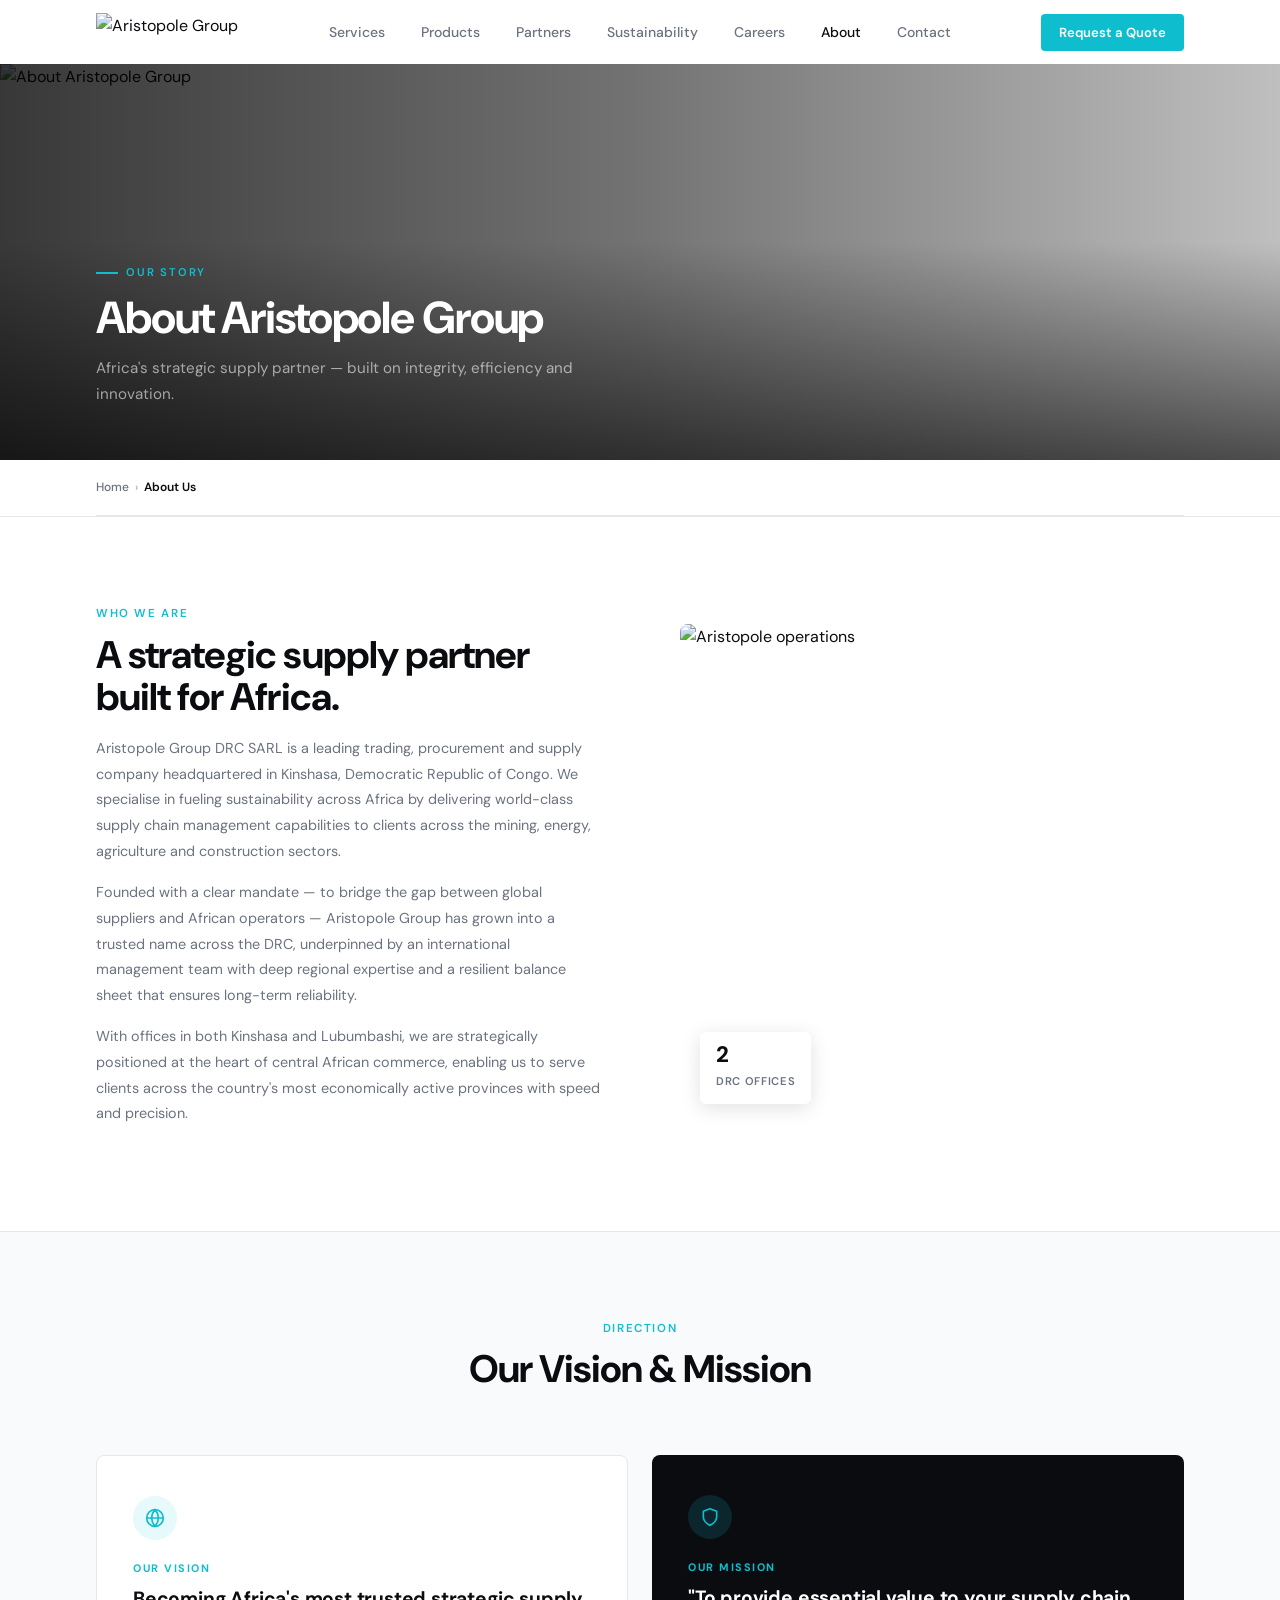
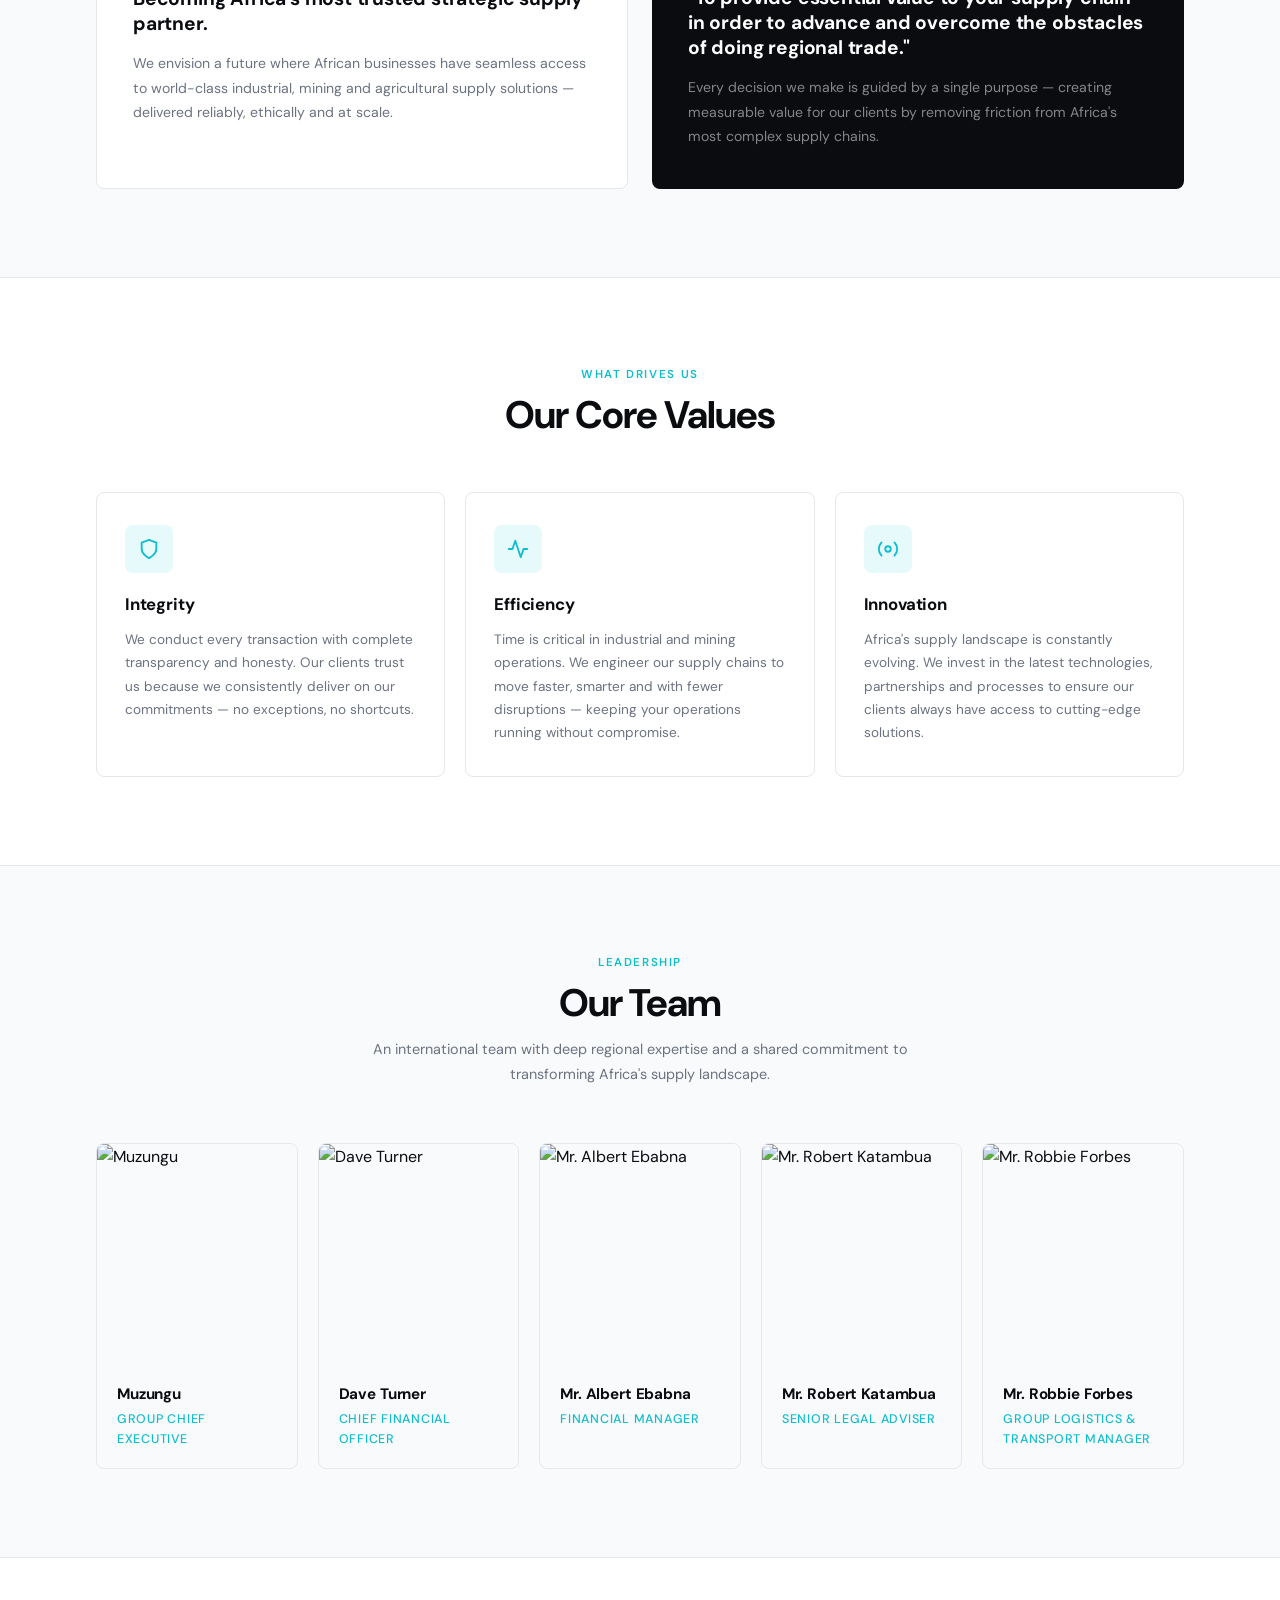
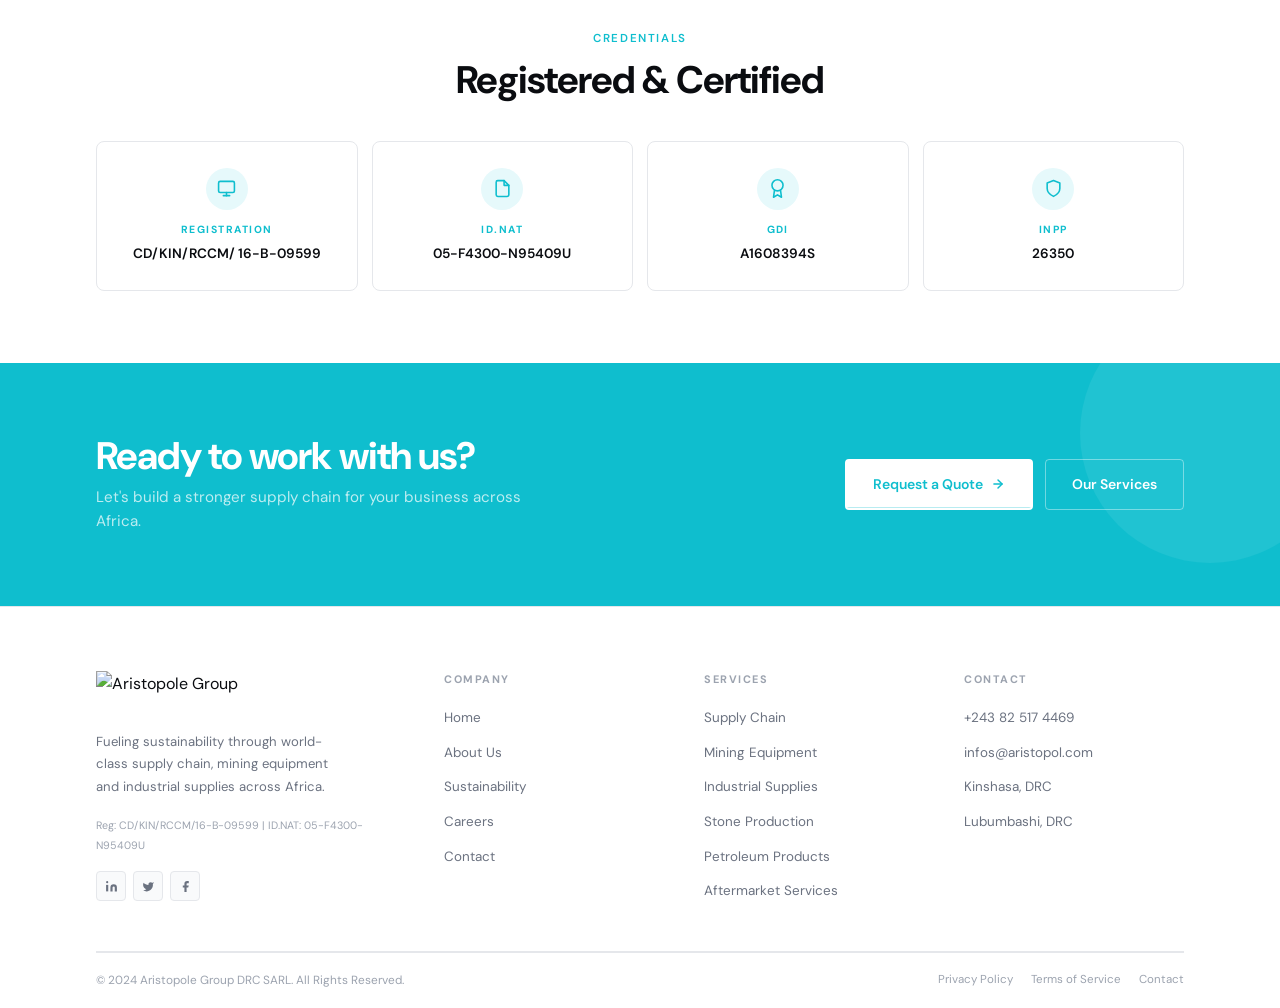
==== about.html @ 51176d2e "Initial release of Aristopole Group website V2 8-page static site: home, about, services, products, " ====
<!DOCTYPE html>
<html lang="en">
<head>
  <meta charset="UTF-8" />
  <meta name="viewport" content="width=device-width, initial-scale=1.0" />
  <title>About Us — Aristopole Group DRC SARL</title>
  <meta name="description" content="Learn about Aristopole Group — Africa's strategic supply partner based in Kinshasa, DRC. Our story, vision, mission, values and leadership team." />
  <link rel="stylesheet" href="css/styles.css" />
</head>
<body>

<nav class="nav" id="nav">
  <div class="wrap">
    <div class="nav-inner">
      <a href="index.html" aria-label="Aristopole Group home">
        <img class="nav-logo" src="../Aristopole Asset Library/Aristopole_ Logo_ Revamp_Color.jpg" alt="Aristopole Group" style="height:38px;width:auto;object-fit:contain;" />
      </a>
      <ul class="nav-links">
        <li><a href="services.html">Services</a></li>
        <li><a href="products.html">Products</a></li>
        <li><a href="partners.html">Partners</a></li>
        <li><a href="sustainability.html">Sustainability</a></li>
        <li><a href="careers.html">Careers</a></li>
        <li><a href="about.html" class="on">About</a></li>
        <li><a href="contact.html">Contact</a></li>
      </ul>
      <a class="nav-cta" href="contact.html">Request a Quote</a>
      <button class="nav-burger" id="burger" aria-label="Toggle menu" aria-expanded="false" aria-controls="drawer">
        <span></span><span></span><span></span>
      </button>
    </div>
  </div>
</nav>
<nav class="nav-drawer" id="drawer">
  <a href="services.html"       onclick="closeDrawer()">Services</a>
  <a href="products.html"       onclick="closeDrawer()">Products</a>
  <a href="partners.html"       onclick="closeDrawer()">Partners</a>
  <a href="sustainability.html" onclick="closeDrawer()">Sustainability</a>
  <a href="careers.html"        onclick="closeDrawer()">Careers</a>
  <a href="about.html"          onclick="closeDrawer()">About</a>
  <a href="contact.html"        onclick="closeDrawer()">Contact</a>
  <a href="contact.html" class="mob-cta" onclick="closeDrawer()">Request a Quote</a>
</nav>

<!-- Page Hero -->
<div class="page-hero">
  <div class="page-hero-bg"><img src="../Aristopole Asset Library/img90.jpg" alt="About Aristopole Group" loading="eager" /></div>
  <div class="page-hero-grad"></div>
  <div class="page-hero-body">
    <div class="wrap">
      <div class="page-hero-eyebrow">Our Story</div>
      <h1 class="page-hero-h">About Aristopole Group</h1>
      <p class="page-hero-sub">Africa's strategic supply partner — built on integrity, efficiency and innovation.</p>
    </div>
  </div>
</div>

<!-- Breadcrumb -->
<div style="border-bottom:1px solid var(--border);">
  <div class="wrap">
    <div class="breadcrumb">
      <a href="index.html">Home</a>
      <span>›</span>
      <strong>About Us</strong>
    </div>
  </div>
</div>

<!-- Company Overview -->
<section style="padding:88px 0; background:var(--white);">
  <div class="wrap">
    <div class="split-grid">
      <div class="split-text rv">
        <div class="sec-label">Who We Are</div>
        <h2 class="sec-title">A strategic supply partner built for Africa.</h2>
        <p>Aristopole Group DRC SARL is a leading trading, procurement and supply company headquartered in Kinshasa, Democratic Republic of Congo. We specialise in fueling sustainability across Africa by delivering world-class supply chain management capabilities to clients across the mining, energy, agriculture and construction sectors.</p>
        <p>Founded with a clear mandate — to bridge the gap between global suppliers and African operators — Aristopole Group has grown into a trusted name across the DRC, underpinned by an international management team with deep regional expertise and a resilient balance sheet that ensures long-term reliability.</p>
        <p>With offices in both Kinshasa and Lubumbashi, we are strategically positioned at the heart of central African commerce, enabling us to serve clients across the country's most economically active provinces with speed and precision.</p>
      </div>
      <div class="split-img rv">
        <img src="../Aristopole Asset Library/img91.jpg" alt="Aristopole operations" loading="lazy" />
        <div class="split-badge">
          <strong>2</strong>
          <span>DRC Offices</span>
        </div>
      </div>
    </div>
  </div>
</section>

<!-- Vision & Mission -->
<section style="padding:88px 0; background:var(--surface); border-top:1px solid var(--border);">
  <div class="wrap">
    <div style="text-align:center; max-width:640px; margin:0 auto 64px;" class="rv">
      <div class="sec-label">Direction</div>
      <h2 class="sec-title">Our Vision &amp; Mission</h2>
    </div>
    <div style="display:grid; grid-template-columns:1fr 1fr; gap:24px;">
      <div style="background:var(--white); border:1px solid var(--border); border-radius:8px; padding:40px 36px;" class="rv d1">
        <div style="width:44px;height:44px;border-radius:50%;background:#E6F9FB;display:flex;align-items:center;justify-content:center;margin-bottom:20px;">
          <svg width="20" height="20" viewBox="0 0 24 24" fill="none" stroke="var(--blue)" stroke-width="2" stroke-linecap="round" stroke-linejoin="round"><circle cx="12" cy="12" r="10"/><line x1="2" y1="12" x2="22" y2="12"/><path d="M12 2a15.3 15.3 0 0 1 4 10 15.3 15.3 0 0 1-4 10 15.3 15.3 0 0 1-4-10 15.3 15.3 0 0 1 4-10z"/></svg>
        </div>
        <div style="font-size:0.68rem;font-weight:700;letter-spacing:0.14em;text-transform:uppercase;color:var(--blue);margin-bottom:10px;">Our Vision</div>
        <h3 style="font-size:1.2rem;font-weight:700;color:var(--ink);line-height:1.3;margin-bottom:14px;letter-spacing:-0.01em;">Becoming Africa's most trusted strategic supply partner.</h3>
        <p style="font-size:0.88rem;color:var(--muted);line-height:1.75;">We envision a future where African businesses have seamless access to world-class industrial, mining and agricultural supply solutions — delivered reliably, ethically and at scale.</p>
      </div>
      <div style="background:var(--ink); border-radius:8px; padding:40px 36px;" class="rv d2">
        <div style="width:44px;height:44px;border-radius:50%;background:rgba(15,190,206,0.15);display:flex;align-items:center;justify-content:center;margin-bottom:20px;">
          <svg width="20" height="20" viewBox="0 0 24 24" fill="none" stroke="var(--blue)" stroke-width="2" stroke-linecap="round" stroke-linejoin="round"><path d="M12 22s8-4 8-10V5l-8-3-8 3v7c0 6 8 10 8 10z"/></svg>
        </div>
        <div style="font-size:0.68rem;font-weight:700;letter-spacing:0.14em;text-transform:uppercase;color:var(--blue);margin-bottom:10px;">Our Mission</div>
        <h3 style="font-size:1.2rem;font-weight:700;color:var(--white);line-height:1.3;margin-bottom:14px;letter-spacing:-0.01em;">"To provide essential value to your supply chain in order to advance and overcome the obstacles of doing regional trade."</h3>
        <p style="font-size:0.88rem;color:rgba(255,255,255,0.5);line-height:1.75;">Every decision we make is guided by a single purpose — creating measurable value for our clients by removing friction from Africa's most complex supply chains.</p>
      </div>
    </div>
  </div>
</section>

<!-- Values -->
<section style="padding:88px 0; background:var(--white); border-top:1px solid var(--border);">
  <div class="wrap">
    <div style="text-align:center; max-width:560px; margin:0 auto 56px;" class="rv">
      <div class="sec-label">What Drives Us</div>
      <h2 class="sec-title">Our Core Values</h2>
    </div>
    <div style="display:grid; grid-template-columns:repeat(3,1fr); gap:20px;">
      <div class="rv d1" style="padding:32px 28px; border:1px solid var(--border); border-radius:8px; transition:box-shadow 0.25s,transform 0.25s;">
        <div style="width:48px;height:48px;border-radius:8px;background:#E6F9FB;display:flex;align-items:center;justify-content:center;margin-bottom:18px;">
          <svg width="22" height="22" viewBox="0 0 24 24" fill="none" stroke="var(--blue)" stroke-width="2" stroke-linecap="round" stroke-linejoin="round"><path d="M12 22s8-4 8-10V5l-8-3-8 3v7c0 6 8 10 8 10z"/></svg>
        </div>
        <h3 style="font-size:1.05rem;font-weight:700;color:var(--ink);margin-bottom:10px;letter-spacing:-0.01em;">Integrity</h3>
        <p style="font-size:0.85rem;color:var(--muted);line-height:1.7;">We conduct every transaction with complete transparency and honesty. Our clients trust us because we consistently deliver on our commitments — no exceptions, no shortcuts.</p>
      </div>
      <div class="rv d2" style="padding:32px 28px; border:1px solid var(--border); border-radius:8px;">
        <div style="width:48px;height:48px;border-radius:8px;background:#E6F9FB;display:flex;align-items:center;justify-content:center;margin-bottom:18px;">
          <svg width="22" height="22" viewBox="0 0 24 24" fill="none" stroke="var(--blue)" stroke-width="2" stroke-linecap="round" stroke-linejoin="round"><polyline points="22 12 18 12 15 21 9 3 6 12 2 12"/></svg>
        </div>
        <h3 style="font-size:1.05rem;font-weight:700;color:var(--ink);margin-bottom:10px;letter-spacing:-0.01em;">Efficiency</h3>
        <p style="font-size:0.85rem;color:var(--muted);line-height:1.7;">Time is critical in industrial and mining operations. We engineer our supply chains to move faster, smarter and with fewer disruptions — keeping your operations running without compromise.</p>
      </div>
      <div class="rv d3" style="padding:32px 28px; border:1px solid var(--border); border-radius:8px;">
        <div style="width:48px;height:48px;border-radius:8px;background:#E6F9FB;display:flex;align-items:center;justify-content:center;margin-bottom:18px;">
          <svg width="22" height="22" viewBox="0 0 24 24" fill="none" stroke="var(--blue)" stroke-width="2" stroke-linecap="round" stroke-linejoin="round"><circle cx="12" cy="12" r="3"/><path d="M19.07 4.93a10 10 0 0 1 0 14.14M4.93 4.93a10 10 0 0 0 0 14.14"/></svg>
        </div>
        <h3 style="font-size:1.05rem;font-weight:700;color:var(--ink);margin-bottom:10px;letter-spacing:-0.01em;">Innovation</h3>
        <p style="font-size:0.85rem;color:var(--muted);line-height:1.7;">Africa's supply landscape is constantly evolving. We invest in the latest technologies, partnerships and processes to ensure our clients always have access to cutting-edge solutions.</p>
      </div>
    </div>
  </div>
</section>

<!-- Leadership Team -->
<section style="padding:88px 0; background:var(--surface); border-top:1px solid var(--border);">
  <div class="wrap">
    <div style="text-align:center; max-width:560px; margin:0 auto 56px;" class="rv">
      <div class="sec-label">Leadership</div>
      <h2 class="sec-title">Our Team</h2>
      <p style="font-size:0.9rem;color:var(--muted);line-height:1.75;margin-top:12px;">An international team with deep regional expertise and a shared commitment to transforming Africa's supply landscape.</p>
    </div>
    <div class="team-grid" style="grid-template-columns:repeat(5,1fr);">
      <div class="team-card rv d1">
        <div class="team-card-img team-card-img--photo">
          <img src="../Aristopole Asset Library/img207.jpg" alt="Muzungu" loading="lazy" />
        </div>
        <div class="team-card-body">
          <div class="team-card-name">Muzungu</div>
          <div class="team-card-role">Group Chief Executive</div>
        </div>
      </div>
      <div class="team-card rv d2">
        <div class="team-card-img team-card-img--photo">
          <img src="../Aristopole Asset Library/img211.jpg" alt="Dave Turner" loading="lazy" />
        </div>
        <div class="team-card-body">
          <div class="team-card-name">Dave Turner</div>
          <div class="team-card-role">Chief Financial Officer</div>
        </div>
      </div>
      <div class="team-card rv d3">
        <div class="team-card-img team-card-img--photo">
          <img src="../Aristopole Asset Library/img208.jpg" alt="Mr. Albert Ebabna" loading="lazy" />
        </div>
        <div class="team-card-body">
          <div class="team-card-name">Mr. Albert Ebabna</div>
          <div class="team-card-role">Financial Manager</div>
        </div>
      </div>
      <div class="team-card rv d4">
        <div class="team-card-img team-card-img--photo">
          <img src="../Aristopole Asset Library/img210.jpg" alt="Mr. Robert Katambua" loading="lazy" />
        </div>
        <div class="team-card-body">
          <div class="team-card-name">Mr. Robert Katambua</div>
          <div class="team-card-role">Senior Legal Adviser</div>
        </div>
      </div>
      <div class="team-card rv d5">
        <div class="team-card-img team-card-img--photo">
          <img src="../Aristopole Asset Library/img209.jpg" alt="Mr. Robbie Forbes" loading="lazy" />
        </div>
        <div class="team-card-body">
          <div class="team-card-name">Mr. Robbie Forbes</div>
          <div class="team-card-role">Group Logistics &amp; Transport Manager</div>
        </div>
      </div>
    </div>
  </div>
</section>

<!-- Certifications -->
<section style="padding:72px 0; background:var(--white); border-top:1px solid var(--border);">
  <div class="wrap">
    <div style="text-align:center; margin-bottom:40px;" class="rv">
      <div class="sec-label">Credentials</div>
      <h2 class="sec-title">Registered &amp; Certified</h2>
    </div>
    <div class="cert-grid">
      <div class="cert-card rv d1"><div class="cert-ico"><svg viewBox="0 0 24 24"><rect x="2" y="3" width="20" height="14" rx="2"/><line x1="8" y1="21" x2="16" y2="21"/><line x1="12" y1="17" x2="12" y2="21"/></svg></div><div class="cert-lbl">Registration</div><div class="cert-val">CD/KIN/RCCM/ 16-B-09599</div></div>
      <div class="cert-card rv d2"><div class="cert-ico"><svg viewBox="0 0 24 24"><path d="M14 2H6a2 2 0 0 0-2 2v16a2 2 0 0 0 2 2h12a2 2 0 0 0 2-2V8z"/><polyline points="14 2 14 8 20 8"/></svg></div><div class="cert-lbl">ID.NAT</div><div class="cert-val">05-F4300-N95409U</div></div>
      <div class="cert-card rv d3"><div class="cert-ico"><svg viewBox="0 0 24 24"><circle cx="12" cy="8" r="7"/><polyline points="8.21 13.89 7 23 12 20 17 23 15.79 13.88"/></svg></div><div class="cert-lbl">GDI</div><div class="cert-val">A1608394S</div></div>
      <div class="cert-card rv d4"><div class="cert-ico"><svg viewBox="0 0 24 24"><path d="M12 22s8-4 8-10V5l-8-3-8 3v7c0 6 8 10 8 10z"/></svg></div><div class="cert-lbl">INPP</div><div class="cert-val">26350</div></div>
    </div>
  </div>
</section>

<!-- CTA -->
<div class="cta-band">
  <div class="wrap">
    <div class="cta-inner rv">
      <div class="cta-band-text">
        <h2 class="cta-h">Ready to work with us?</h2>
        <p>Let's build a stronger supply chain for your business across Africa.</p>
      </div>
      <div class="cta-btns">
        <a href="contact.html" class="btn-white">Request a Quote <svg viewBox="0 0 24 24" fill="none" stroke="currentColor" stroke-width="2.5" stroke-linecap="round" stroke-linejoin="round" style="width:14px;height:14px;flex-shrink:0;"><line x1="5" y1="12" x2="19" y2="12"/><polyline points="12 5 19 12 12 19"/></svg></a>
        <a href="services.html" class="btn-ghost">Our Services</a>
      </div>
    </div>
  </div>
</div>

<footer class="footer">
  <div class="wrap">
    <div class="footer-top">
      <div class="f-brand">
        <img src="../Aristopole Asset Library/Aristopole_ Logo_ Revamp_Color.jpg" alt="Aristopole Group" />
        <p>Fueling sustainability through world-class supply chain, mining equipment and industrial supplies across Africa.</p>
        <div class="f-reg">Reg: CD/KIN/RCCM/16-B-09599 | ID.NAT: 05-F4300-N95409U</div>
        <div class="f-socials">
          <a href="#" class="f-soc" aria-label="LinkedIn"><svg viewBox="0 0 24 24"><path d="M16 8a6 6 0 0 1 6 6v7h-4v-7a2 2 0 0 0-4 0v7h-4v-7a6 6 0 0 1 6-6z"/><rect x="2" y="9" width="4" height="12"/><circle cx="4" cy="4" r="2"/></svg></a>
          <a href="#" class="f-soc" aria-label="Twitter"><svg viewBox="0 0 24 24"><path d="M22 4s-.7 2.1-2 3.4c1.6 10-9.4 17.3-18 11.6 2.2.1 4.4-.6 6-2C3 15.5.5 9.6 3 5c2.2 2.6 5.6 4.1 9 4-.9-4.2 4-6.6 7-3.8 1.1 0 3-1.2 3-1.2z"/></svg></a>
          <a href="#" class="f-soc" aria-label="Facebook"><svg viewBox="0 0 24 24"><path d="M18 2h-3a5 5 0 0 0-5 5v3H7v4h3v8h4v-8h3l1-4h-4V7a1 1 0 0 1 1-1h3z"/></svg></a>
        </div>
      </div>
      <div class="f-col"><h4>Company</h4><ul><li><a href="index.html">Home</a></li><li><a href="about.html">About Us</a></li><li><a href="sustainability.html">Sustainability</a></li><li><a href="careers.html">Careers</a></li><li><a href="contact.html">Contact</a></li></ul></div>
      <div class="f-col"><h4>Services</h4><ul><li><a href="services.html">Supply Chain</a></li><li><a href="services.html">Mining Equipment</a></li><li><a href="services.html">Industrial Supplies</a></li><li><a href="services.html">Stone Production</a></li><li><a href="services.html">Petroleum Products</a></li><li><a href="services.html">Aftermarket Services</a></li></ul></div>
      <div class="f-col"><h4>Contact</h4><ul><li><a href="tel:+243825174469">+243 82 517 4469</a></li><li><a href="mailto:infos@aristopol.com">infos@aristopol.com</a></li><li><a href="contact.html">Kinshasa, DRC</a></li><li><a href="contact.html">Lubumbashi, DRC</a></li></ul></div>
    </div>

    <div class="footer-bar">
      <p>&copy; 2024 Aristopole Group DRC SARL. All Rights Reserved.</p>
      <div class="footer-bar-links"><a href="#">Privacy Policy</a><a href="#">Terms of Service</a><a href="contact.html">Contact</a></div>
    </div>
  </div>
</footer>
<script src="js/main.js"></script>
</body>
</html>
---- css/styles.css ----
/* =========================================================
   ARISTOPOLE GROUP V2 — styles.css
   Design: PCT / Haven Energy exact replica layout
   Font: DM Sans (Google Fonts) — matches reference letterforms
   ========================================================= */

@import url('https://fonts.googleapis.com/css2?family=DM+Sans:ital,opsz,wght@0,9..40,300;0,9..40,400;0,9..40,500;0,9..40,600;0,9..40,700;0,9..40,800;1,9..40,400&display=swap');

/* ─── Tokens ─────────────────────────────────────────────── */
:root {
  --blue:    #0FBECE;   /* Aristopole aqua mapped to PCT's blue accent */
  --blue-dk: #0CA8B8;
  --ink:     #0A0C10;
  --body:    #374151;
  --muted:   #6B7280;
  --light:   #9CA3AF;
  --border:  #E5E7EB;
  --surface: #F9FAFB;
  --white:   #FFFFFF;

  --font:    'DM Sans', sans-serif;
  --nav-h:   64px;
  --max:     1200px;
}

/* ─── Reset ──────────────────────────────────────────────── */
*, *::before, *::after { box-sizing: border-box; margin: 0; padding: 0; }
html  { scroll-behavior: smooth; overflow-x: hidden; }
body  { font-family: var(--font); color: var(--ink); background: var(--white); line-height: 1.6; overflow-x: hidden; -webkit-font-smoothing: antialiased; }
img   { max-width: 100%; display: block; }
a     { text-decoration: none; color: inherit; }
ul    { list-style: none; }
button, input, select, textarea { font-family: var(--font); }

/* ─── Container ──────────────────────────────────────────── */
.wrap { max-width: var(--max); margin: 0 auto; padding: 0 56px; }
section[id], div[id] { scroll-margin-top: var(--nav-h); }

/* ─── Scroll reveal ──────────────────────────────────────── */
/* All elements rise from below — no left/right slides.
   Easing: ease-out-expo feels physical, not robotic.       */
.rv,
.rv-l,
.rv-r {
  opacity: 0;
  transform: translateY(22px);
  transition: opacity 0.65s cubic-bezier(0.16, 1, 0.3, 1),
              transform 0.65s cubic-bezier(0.16, 1, 0.3, 1);
}
.rv.in, .rv-l.in, .rv-r.in {
  opacity: 1;
  transform: none;
}
/* Each step adds ~140ms — cards land one after another like a dealt hand */
.d1 { transition-delay: 0.10s; } .d2 { transition-delay: 0.24s; }
.d3 { transition-delay: 0.38s; } .d4 { transition-delay: 0.52s; }
.d5 { transition-delay: 0.66s; } .d6 { transition-delay: 0.80s; }



/* ══════════════════════════════════════════════════════════
   NAVBAR  — white bg, logo left, plain links right, no button
   ══════════════════════════════════════════════════════════ */
.nav {
  position: fixed; top: 0; left: 0; right: 0; z-index: 200;
  height: var(--nav-h);
  background: var(--white);
  box-shadow: 0 1px 0 transparent, 0 4px 24px transparent;
  transition: box-shadow 0.5s cubic-bezier(0.16, 1, 0.3, 1),
              border-color 0.5s cubic-bezier(0.16, 1, 0.3, 1);
}
.nav.scrolled {
  box-shadow: 0 1px 0 var(--border), 0 4px 24px rgba(0,0,0,0.06);
}

.nav-inner {
  height: var(--nav-h);
  display: flex; align-items: center; justify-content: space-between;
}

.nav-logo img { height: 38px; width: auto; object-fit: contain; }

.nav-links {
  display: flex; align-items: center; gap: 4px;
}
.nav-links a {
  padding: 6px 16px;
  font-size: 0.875rem; font-weight: 500;
  color: var(--muted);
  border-radius: 4px;
  transition: color 0.18s;
}
.nav-links a:hover, .nav-links a.on { color: var(--ink); }

/* Burger */
.nav-burger {
  display: none; flex-direction: column; gap: 5px;
  background: none; border: none; cursor: pointer; padding: 6px;
}
.nav-burger span { display: block; width: 22px; height: 1.5px; background: var(--ink); transition: all 0.25s; transform-origin: center; }
.nav-burger.open span:nth-child(1) { transform: translateY(6.5px) rotate(45deg); }
.nav-burger.open span:nth-child(2) { opacity: 0; }
.nav-burger.open span:nth-child(3) { transform: translateY(-6.5px) rotate(-45deg); }

/* Mobile drawer */
.nav-drawer {
  display: none; flex-direction: column;
  position: fixed; inset: 0; background: var(--white); z-index: 199;
  padding: 88px 40px 40px; gap: 0;
  transform: translateX(100%); transition: transform 0.34s ease;
  overflow-y: auto; -webkit-overflow-scrolling: touch;
}
.nav-drawer.open { transform: none; }
.nav-drawer a {
  font-size: 1.2rem; font-weight: 700; color: var(--ink);
  padding: 15px 0; border-bottom: 1px solid var(--border);
  letter-spacing: -0.02em;
  animation: none; /* reset so animation re-fires on every open */
}
.nav-drawer a:hover { color: var(--blue); }
.nav-drawer .mob-cta {
  margin-top: 28px; display: inline-block;
  padding: 12px 28px; background: var(--blue); color: var(--white);
  font-size: 0.9rem; font-weight: 600; border-radius: 4px;
  border-bottom: none;
}

/* Drawer links: stagger up from below as the drawer slides in — mirrors the
   careers "join us" stack animation. fill-mode:both keeps each link at the
   from-state during its delay so there's no opacity flash before it plays. */
@keyframes drawerLinkIn {
  from { opacity: 0; transform: translateY(18px); }
  to   { opacity: 1; transform: none; }
}
.nav-drawer.open a {
  animation: drawerLinkIn 0.5s cubic-bezier(0.16, 1, 0.3, 1) both;
}
.nav-drawer.open a:nth-child(1) { animation-delay: 0.08s; }
.nav-drawer.open a:nth-child(2) { animation-delay: 0.16s; }
.nav-drawer.open a:nth-child(3) { animation-delay: 0.24s; }
.nav-drawer.open a:nth-child(4) { animation-delay: 0.32s; }
.nav-drawer.open a:nth-child(5) { animation-delay: 0.40s; }
.nav-drawer.open a:nth-child(6) { animation-delay: 0.48s; }
.nav-drawer.open a:nth-child(7) { animation-delay: 0.56s; }
.nav-drawer.open a:nth-child(8) { animation-delay: 0.70s; }


/* ══════════════════════════════════════════════════════════
   HERO  — fixed ~58vh, image covers it, text bottom-left
   ══════════════════════════════════════════════════════════ */
.hero {
  margin-top: var(--nav-h);
  position: relative;
  height: 60vh; min-height: 440px; max-height: 720px;
  overflow: hidden;
}

.hero-img {
  position: absolute; inset: 0;
}
.hero-img img {
  width: 100%; height: 100%; object-fit: cover; object-position: center 40%;
  animation: hZoom 16s ease-in-out infinite alternate;
}
@keyframes hZoom { from { transform: scale(1); } to { transform: scale(1.04); } }

/* Gradient: strong on left/bottom, fades out on right */
.hero-grad {
  position: absolute; inset: 0;
  background: linear-gradient(
    to right,
    rgba(0,0,0,0.72) 0%,
    rgba(0,0,0,0.52) 40%,
    rgba(0,0,0,0.18) 75%,
    transparent 100%
  ),
  linear-gradient(
    to top,
    rgba(0,0,0,0.55) 0%,
    transparent 60%
  );
}

/* Text: pinned to bottom-left */
.hero-copy {
  position: absolute;
  bottom: 52px; left: 0; right: 0;
  z-index: 2;
}
.hero-copy-inner {
  max-width: 620px;
}

.hero-h1 {
  font-size: clamp(2rem, 3.6vw, 3.4rem);
  font-weight: 700; line-height: 1.1;
  letter-spacing: -0.025em; color: var(--white);
  margin-bottom: 14px;
}

.hero-sub {
  font-size: 0.9rem; font-weight: 400;
  color: rgba(255,255,255,0.65); line-height: 1.65;
  max-width: 420px; margin-bottom: 28px;
}

.hero-btn {
  display: inline-flex; align-items: center; gap: 8px;
  padding: 10px 22px;
  background: var(--blue); color: var(--white);
  font-size: 0.85rem; font-weight: 600;
  border-radius: 4px;
  transition: background 0.2s, transform 0.2s;
}
.hero-btn:hover { background: var(--blue-dk); transform: translateY(-1px); }
.hero-btn svg { width: 14px; height: 14px; stroke: currentColor; stroke-width: 2.5; fill: none; stroke-linecap: round; stroke-linejoin: round; }


/* ══════════════════════════════════════════════════════════
   STATEMENT SECTION  — white, headline left + decorative right
   ══════════════════════════════════════════════════════════ */
.statement {
  background: var(--white);
  padding: 80px 0 0;
}

/* Top part: 2 columns */
.statement-top {
  display: grid; grid-template-columns: 1fr 1fr;
  gap: 64px; align-items: center;
  padding-bottom: 72px;
}

.stmt-h {
  font-size: clamp(1.75rem, 3vw, 2.8rem);
  font-weight: 700; line-height: 1.12;
  letter-spacing: -0.025em; color: var(--ink);
  margin-bottom: 20px;
}

.stmt-body {
  font-size: 0.88rem; font-weight: 400;
  color: var(--muted); line-height: 1.75;
  max-width: 360px;
}

/* Decorative SVG diagram — right column */
.stmt-diagram {
  display: flex; align-items: center; justify-content: center;
}
.stmt-diagram svg {
  width: 100%; max-width: 460px; height: auto;
}

/* Stats row — below the 2-col, separated by a top border */
.stats-row {
  display: grid; grid-template-columns: repeat(3, 1fr);
  border-top: 1px solid var(--border);
  padding: 52px 0;
}

.stat-cell {
  padding: 0 48px 0 0;
  border-right: 1px solid var(--border);
}
.stat-cell:last-child { border-right: none; padding-right: 0; }
.stat-cell:not(:first-child) { padding-left: 48px; }

.stat-num {
  font-size: clamp(2rem, 3.5vw, 3rem);
  font-weight: 700; color: var(--ink);
  letter-spacing: -0.03em; line-height: 1;
  margin-bottom: 4px;
}
.stat-num sup { font-size: 0.55em; vertical-align: super; letter-spacing: 0; }
.stat-num span { color: var(--blue); }

.stat-label {
  font-size: 0.78rem; font-style: italic;
  color: var(--muted); margin-bottom: 12px;
}

.stat-desc {
  font-size: 0.8rem; color: var(--light); line-height: 1.65;
}


/* ══════════════════════════════════════════════════════════
   PARTNERS STRIP  — "A few companies we partner with..."
   ══════════════════════════════════════════════════════════ */
.partners-strip {
  padding: 44px 0;
  border-top: 1px solid var(--border);
}

/* Label row above the marquee */
.ps-label {
  font-size: 0.88rem; font-weight: 500;
  color: var(--light); line-height: 1.5;
  margin-bottom: 24px;
}

/* Marquee track — full bleed, edges faded */
.ps-track {
  position: relative; overflow: hidden;
  /* blur the left and right edges with a mask */
  -webkit-mask-image: linear-gradient(
    to right,
    transparent 0%,
    black 12%,
    black 88%,
    transparent 100%
  );
  mask-image: linear-gradient(
    to right,
    transparent 0%,
    black 12%,
    black 88%,
    transparent 100%
  );
}

/* Pause on hover */
.ps-track:hover .ps-logos { animation-play-state: paused; }

.ps-logos {
  display: flex; align-items: center; gap: 64px;
  width: max-content;
  /* GPU layer prevents sub-pixel jitter at the loop reset point */
  will-change: transform;
  transform: translateZ(0);
  animation: marquee 32s linear infinite;
}

@keyframes marquee {
  from { transform: translateZ(0) translateX(0); }
  to   { transform: translateZ(0) translateX(-50%); }
}

.ps-name {
  font-size: 0.9rem; font-weight: 700;
  letter-spacing: 0.04em; color: #C5CDD8;
  white-space: nowrap; flex-shrink: 0;
  transition: color 0.2s;
}
.ps-name:hover { color: var(--muted); }

.ps-img {
  height: 48px; width: auto; max-width: 150px; object-fit: contain; flex-shrink: 0;
  filter: grayscale(1) opacity(0.35); transition: filter 0.3s;
}
.ps-img:hover { filter: grayscale(0) opacity(0.9); }


/* ══════════════════════════════════════════════════════════
   WHY CHOOSE  — exact reference layout
   Left: 2-line headline (dark + accent)
   Right: feature rows with tiny icon + title + desc
   ══════════════════════════════════════════════════════════ */
.why {
  padding: 88px 0;
  border-top: 1px solid var(--border);
}

.why-wrap {
  display: grid; grid-template-columns: 1fr 1fr;
  gap: 80px; align-items: start;
}

/* Left col */
.why-headline {}
.why-h-line1 {
  font-size: clamp(1.8rem, 3.2vw, 3rem);
  font-weight: 700; letter-spacing: -0.025em;
  line-height: 1.1; color: var(--ink);
  display: block;
}
.why-h-line2 {
  font-size: clamp(1.8rem, 3.2vw, 3rem);
  font-weight: 700; letter-spacing: -0.025em;
  line-height: 1.1; color: var(--blue);
  display: block;
}

/* Right col */
.why-features { display: flex; flex-direction: column; }

.why-feat {
  padding: 28px 0;
  border-bottom: 1px solid var(--border);
}
.why-feat:first-child { padding-top: 0; }
.why-feat:last-child  { border-bottom: none; padding-bottom: 0; }

.wf-icon {
  width: 28px; height: 28px; margin-bottom: 12px;
}
.wf-icon svg {
  width: 28px; height: 28px; stroke: var(--blue);
  stroke-width: 1.5; fill: none; stroke-linecap: round; stroke-linejoin: round;
}

.wf-title {
  font-size: 0.95rem; font-weight: 700;
  color: var(--ink); margin-bottom: 6px;
  letter-spacing: -0.01em;
}
.wf-desc {
  font-size: 0.82rem; color: var(--muted); line-height: 1.7;
}


/* ══════════════════════════════════════════════════════════
   SERVICES  — light gray bg, card grid
   ══════════════════════════════════════════════════════════ */
.services {
  background: var(--surface);
  padding: 88px 0;
  border-top: 1px solid var(--border);
}

.sec-head {
  margin-bottom: 48px;
}
.sec-label {
  font-size: 0.72rem; font-weight: 600; letter-spacing: 0.14em;
  text-transform: uppercase; color: var(--blue); margin-bottom: 10px;
}
.sec-title {
  font-size: clamp(1.75rem, 3vw, 2.6rem);
  font-weight: 700; letter-spacing: -0.025em; line-height: 1.1; color: var(--ink);
}

.svc-grid {
  display: grid; grid-template-columns: repeat(3, 1fr); gap: 16px;
}

.svc-card {
  background: var(--white); border: 1px solid var(--border);
  border-radius: 8px; overflow: hidden;
  transition: box-shadow 0.25s, transform 0.25s;
}
.svc-card:hover { box-shadow: 0 8px 32px rgba(0,0,0,0.08); transform: translateY(-3px); }

.svc-img { height: 190px; overflow: hidden; }
.svc-img img { width: 100%; height: 100%; object-fit: cover; filter: brightness(0.9); transition: transform 0.5s ease, filter 0.5s ease; }
.svc-card:hover .svc-img img { transform: scale(1.05); filter: brightness(0.8); }

.svc-body { padding: 22px 24px 26px; }
.svc-tag  { font-size: 0.68rem; font-weight: 600; letter-spacing: 0.12em; text-transform: uppercase; color: var(--blue); margin-bottom: 8px; }
.svc-title { font-size: 1rem; font-weight: 700; color: var(--ink); letter-spacing: -0.01em; margin-bottom: 8px; }
.svc-desc  { font-size: 0.82rem; color: var(--muted); line-height: 1.65; }


/* ══════════════════════════════════════════════════════════
   SPLIT SECTIONS  (About, Products)
   ══════════════════════════════════════════════════════════ */
.split-sec {
  padding: 88px 0;
  border-top: 1px solid var(--border);
}
.split-sec.alt { background: var(--surface); }

.split-grid {
  display: grid; grid-template-columns: 1fr 1fr;
  gap: 80px; align-items: center;
}

.split-img { position: relative; }
.split-img img { width: 100%; height: 500px; object-fit: cover; border-radius: 8px; }
.split-badge {
  position: absolute; bottom: 20px; left: 20px;
  background: var(--white); border-radius: 6px; padding: 12px 16px;
  box-shadow: 0 4px 20px rgba(0,0,0,0.12);
}
.split-badge strong { display: block; font-size: 1.4rem; font-weight: 800; color: var(--ink); line-height: 1; letter-spacing: -0.03em; }
.split-badge span   { font-size: 0.7rem; font-weight: 600; color: var(--muted); text-transform: uppercase; letter-spacing: 0.06em; }

.split-text .sec-label { margin-bottom: 10px; }
.split-text .sec-title { margin-bottom: 18px; }
.split-text p { font-size: 0.9rem; color: var(--muted); line-height: 1.78; margin-bottom: 16px; }

.blockquote {
  margin: 24px 0 28px; padding: 16px 20px;
  border-left: 3px solid var(--blue); background: var(--surface);
  border-radius: 0 4px 4px 0;
  font-size: 0.93rem; font-style: italic; font-weight: 500;
  color: var(--ink); line-height: 1.6;
}
.blockquote cite { display: block; margin-top: 8px; font-style: normal; font-size: 0.75rem; font-weight: 700; color: var(--blue); letter-spacing: 0.04em; }

.val-row {
  display: grid; grid-template-columns: repeat(3, 1fr);
  border: 1px solid var(--border); border-radius: 6px; overflow: hidden;
  margin-top: 28px;
}
.val-cell {
  padding: 16px 14px; text-align: center; border-right: 1px solid var(--border);
  transition: background 0.2s;
}
.val-cell:last-child { border-right: none; }
.val-cell:hover { background: var(--surface); }
.val-cell svg { width: 17px; height: 17px; stroke: var(--blue); stroke-width: 2; fill: none; stroke-linecap: round; stroke-linejoin: round; margin: 0 auto 7px; display: block; }
.val-cell span { font-size: 0.78rem; font-weight: 600; color: var(--ink); }

/* Product list */
.prod-list { margin-top: 8px; display: flex; flex-direction: column; gap: 2px; }
.prod-row {
  display: flex; align-items: center; gap: 12px;
  padding: 12px 14px; border-radius: 4px; background: var(--surface);
  transition: background 0.2s, transform 0.18s; cursor: default;
}
.prod-row:hover { background: #E0F9FB; transform: translateX(3px); }
.p-ico {
  width: 30px; height: 30px; border-radius: 4px; flex-shrink: 0;
  background: var(--blue); display: flex; align-items: center; justify-content: center;
}
.p-ico svg { width: 14px; height: 14px; stroke: var(--white); stroke-width: 2; fill: none; stroke-linecap: round; stroke-linejoin: round; }
.p-name { font-size: 0.88rem; font-weight: 600; color: var(--ink); flex: 1; }
.p-arr  { color: var(--blue); transition: transform 0.18s; }
.prod-row:hover .p-arr { transform: translateX(3px); }
.p-arr svg { width: 13px; height: 13px; stroke: currentColor; stroke-width: 2.5; fill: none; stroke-linecap: round; stroke-linejoin: round; }


/* ══════════════════════════════════════════════════════════
   SUSTAINABILITY  — dark bg, image behind
   ══════════════════════════════════════════════════════════ */
.sustain {
  position: relative; overflow: hidden; padding: 88px 0;
}
.sus-bg { position: absolute; inset: 0; }
.sus-bg img { width: 100%; height: 100%; object-fit: cover; filter: brightness(0.22); }
.sus-tint { position: absolute; inset: 0; background: rgba(10,12,16,0.6); }

.sus-inner {
  position: relative; z-index: 2;
  display: grid; grid-template-columns: 1fr 1fr; gap: 72px; align-items: center;
}

.sus-text .sec-label { color: var(--blue); }
.sus-text .sec-label::before { background: var(--blue); }

.sus-h {
  font-size: clamp(1.75rem, 3vw, 2.6rem);
  font-weight: 700; letter-spacing: -0.025em; line-height: 1.1;
  color: var(--white); margin-bottom: 18px;
}
.sus-text p { font-size: 0.88rem; color: rgba(255,255,255,0.55); line-height: 1.75; margin-bottom: 14px; }

.sus-points { margin-top: 24px; display: flex; flex-direction: column; gap: 10px; }
.sus-pt {
  display: flex; align-items: center; gap: 10px;
  font-size: 0.85rem; font-weight: 500; color: rgba(255,255,255,0.65);
}
.sus-pt::before { content: ''; width: 5px; height: 5px; border-radius: 50%; background: var(--blue); flex-shrink: 0; }

.sus-cards { display: flex; flex-direction: column; gap: 12px; }
.sus-card {
  padding: 20px 22px; display: flex; gap: 14px; align-items: flex-start;
  background: var(--white); border: 1px solid rgba(255,255,255,0.18);
  border-radius: 8px;
  transition: border-color 0.25s, box-shadow 0.25s,
              opacity 0.65s cubic-bezier(0.16, 1, 0.3, 1),
              transform 0.65s cubic-bezier(0.16, 1, 0.3, 1);
}
.sus-card:hover {
  border-color: rgba(15,190,206,0.5);
  box-shadow: 0 4px 20px rgba(15,190,206,0.12);
}

/* Right cards fire just after the left lands, each one trailing the last.
   Third card gets a longer duration so it drifts slowly to rest.          */
.sus-d1 { transition-delay: 0.12s; }
.sus-d2 { transition-delay: 0.26s; }
.sus-d3 {
  transition-delay: 0.42s;
  transition-duration: 0.95s;
  transition-timing-function: cubic-bezier(0.22, 1, 0.36, 1);
}
.sus-ico {
  width: 36px; height: 36px; border-radius: 4px; flex-shrink: 0;
  background: #E6F9FB; display: flex; align-items: center; justify-content: center;
}
.sus-ico svg { width: 16px; height: 16px; stroke: var(--blue); stroke-width: 2; fill: none; stroke-linecap: round; stroke-linejoin: round; }
.sus-ct  { font-size: 0.9rem; font-weight: 700; color: var(--ink); margin-bottom: 3px; }
.sus-cd  { font-size: 0.79rem; color: var(--muted); line-height: 1.55; }


/* ══════════════════════════════════════════════════════════
   CERTIFICATIONS
   ══════════════════════════════════════════════════════════ */
.certs {
  background: var(--surface); padding: 72px 0;
  border-top: 1px solid var(--border); border-bottom: 1px solid var(--border);
}
.cert-head { text-align: center; margin-bottom: 40px; }
.cert-head .sec-label { margin-bottom: 10px; }
.cert-head .sec-title {}

.cert-grid { display: grid; grid-template-columns: repeat(4, 1fr); gap: 14px; }
.cert-card {
  background: var(--white); border: 1px solid var(--border);
  border-radius: 8px; padding: 26px 20px; text-align: center;
  transition: border-color 0.2s, box-shadow 0.2s;
}
.cert-card:hover { border-color: rgba(15,190,206,0.4); box-shadow: 0 4px 20px rgba(15,190,206,0.08); }
.cert-ico {
  width: 42px; height: 42px; border-radius: 50%; background: #E6F9FB;
  display: flex; align-items: center; justify-content: center; margin: 0 auto 12px;
}
.cert-ico svg { width: 19px; height: 19px; stroke: var(--blue); stroke-width: 2; fill: none; stroke-linecap: round; stroke-linejoin: round; }
.cert-lbl { font-size: 0.65rem; font-weight: 700; letter-spacing: 0.14em; text-transform: uppercase; color: var(--blue); margin-bottom: 5px; }
.cert-val { font-size: 0.85rem; font-weight: 600; color: var(--ink); line-height: 1.5; word-break: break-word; }


/* ══════════════════════════════════════════════════════════
   CAREERS
   ══════════════════════════════════════════════════════════ */
.careers { padding: 88px 0; border-top: 1px solid var(--border); }

.careers-grid { display: grid; grid-template-columns: 1fr 1fr; gap: 80px; align-items: start; }

.careers-text .sec-label { margin-bottom: 10px; }
.careers-text .sec-title { margin-bottom: 16px; }
.careers-text p { font-size: 0.88rem; color: var(--muted); line-height: 1.78; margin-bottom: 28px; }

.role-list { display: flex; flex-direction: column; }
.role-row {
  display: flex; align-items: center; gap: 14px;
  padding: 16px 0; border-bottom: 1px solid var(--border);
  transition: padding-left 0.2s,
              opacity 0.65s cubic-bezier(0.16, 1, 0.3, 1),
              transform 0.65s cubic-bezier(0.16, 1, 0.3, 1);
  cursor: default;
}

/* Declared after .role-row so transition shorthand doesn't reset these */
.car-d1 { transition-delay: 0.10s; }
.car-d2 { transition-delay: 0.22s; }
.car-d3 { transition-delay: 0.36s; }
.car-d4 {
  transition-delay: 0.52s;
  transition-duration: 0.90s;
  transition-timing-function: cubic-bezier(0.22, 1, 0.36, 1);
}
.role-row:first-child { border-top: 1px solid var(--border); }
.role-row:hover { padding-left: 6px; }
.role-ico {
  width: 36px; height: 36px; border-radius: 4px; background: var(--surface); flex-shrink: 0;
  display: flex; align-items: center; justify-content: center; transition: background 0.2s;
}
.role-row:hover .role-ico { background: #E6F9FB; }
.role-ico svg { width: 16px; height: 16px; stroke: var(--muted); stroke-width: 2; fill: none; stroke-linecap: round; stroke-linejoin: round; transition: stroke 0.2s; }
.role-row:hover .role-ico svg { stroke: var(--blue); }
.role-title { font-size: 0.9rem; font-weight: 700; color: var(--ink); }
.role-sub   { font-size: 0.76rem; color: var(--muted); margin-top: 2px; }
.role-arr   { margin-left: auto; color: var(--light); transition: transform 0.2s, color 0.2s; }
.role-row:hover .role-arr { transform: translateX(4px); color: var(--blue); }
.role-arr svg { width: 14px; height: 14px; stroke: currentColor; stroke-width: 2.5; fill: none; stroke-linecap: round; stroke-linejoin: round; }

.careers-panel {
  background: var(--ink); border-radius: 8px; padding: 40px 36px;
  position: sticky; top: calc(var(--nav-h) + 20px);
}
.careers-panel h3 { font-size: 1.4rem; font-weight: 700; color: var(--white); letter-spacing: -0.02em; line-height: 1.2; margin-bottom: 12px; }
.careers-panel p  { font-size: 0.86rem; color: rgba(255,255,255,0.48); line-height: 1.7; margin-bottom: 22px; }
.cp-btn {
  display: flex; align-items: center; justify-content: center; gap: 8px;
  width: 100%; padding: 12px; background: var(--blue); color: var(--white);
  font-size: 0.875rem; font-weight: 600; border-radius: 4px; border: none;
  cursor: pointer; transition: background 0.2s;
}
.cp-btn:hover { background: var(--blue-dk); }
.cp-btn svg { width: 14px; height: 14px; stroke: currentColor; stroke-width: 2.5; fill: none; stroke-linecap: round; stroke-linejoin: round; }
.careers-panel small { display: block; margin-top: 12px; font-size: 0.72rem; color: rgba(255,255,255,0.28); text-align: center; }
.careers-panel small a { color: rgba(15,190,206,0.7); }
.careers-panel small a:hover { color: var(--blue); }


/* ══════════════════════════════════════════════════════════
   CTA BAND
   ══════════════════════════════════════════════════════════ */
.cta-band {
  background: var(--blue); padding: 72px 0;
  position: relative; overflow: hidden;
}
.cta-band::before {
  content: ''; position: absolute; top: -60px; right: -60px;
  width: 260px; height: 260px; border-radius: 50%; background: rgba(255,255,255,0.07);
}
.cta-inner {
  position: relative; z-index: 1;
  display: flex; align-items: center; justify-content: space-between; gap: 40px; flex-wrap: wrap;
}
.cta-h { font-size: clamp(1.6rem, 3vw, 2.6rem); font-weight: 700; color: var(--white); letter-spacing: -0.025em; line-height: 1.1; margin-bottom: 8px; }
.cta-band-text p { font-size: 0.95rem; color: rgba(255,255,255,0.72); max-width: 440px; }
.cta-btns { display: flex; gap: 12px; flex-wrap: wrap; flex-shrink: 0; }
.btn-white {
  display: inline-flex; align-items: center; gap: 8px;
  padding: 12px 26px; background: var(--white); color: var(--blue);
  font-size: 0.875rem; font-weight: 600; border-radius: 4px;
  border: 2px solid var(--white); transition: all 0.2s;
}
.btn-white:hover { background: #f0fafc; transform: translateY(-1px); box-shadow: 0 4px 16px rgba(0,0,0,0.1); }
.btn-white svg { width: 14px; height: 14px; stroke: currentColor; stroke-width: 2.5; fill: none; stroke-linecap: round; stroke-linejoin: round; }
.btn-ghost {
  display: inline-flex; align-items: center; gap: 8px;
  padding: 12px 26px; background: transparent; color: var(--white);
  font-size: 0.875rem; font-weight: 600; border-radius: 4px;
  border: 1.5px solid rgba(255,255,255,0.4); transition: all 0.2s;
}
.btn-ghost:hover { border-color: rgba(255,255,255,0.8); background: rgba(255,255,255,0.08); }


/* ══════════════════════════════════════════════════════════
   CONTACT
   ══════════════════════════════════════════════════════════ */
.contact {
  padding: 88px 0;
  border-top: 1px solid var(--border);
}

.contact-grid { display: grid; grid-template-columns: 1.1fr 0.9fr; gap: 64px; align-items: start; }

.cf-head .sec-label { margin-bottom: 10px; }
.cf-head h2 { font-size: clamp(1.75rem, 3vw, 2.6rem); font-weight: 700; letter-spacing: -0.025em; color: var(--ink); margin-bottom: 6px; }
.cf-head p { font-size: 0.88rem; color: var(--muted); line-height: 1.65; margin-bottom: 32px; }

.form { display: flex; flex-direction: column; gap: 12px; }
.frow { display: grid; grid-template-columns: 1fr 1fr; gap: 10px; }
.fg   { display: flex; flex-direction: column; gap: 5px; }
.fg label { font-size: 0.76rem; font-weight: 600; color: var(--body); }
.fg input, .fg select, .fg textarea {
  padding: 11px 14px;
  background: var(--surface); border: 1.5px solid var(--border);
  border-radius: 4px; font-size: 0.875rem; color: var(--ink); outline: none;
  transition: border-color 0.2s, background 0.2s; appearance: none; -webkit-appearance: none;
}
.fg input::placeholder, .fg textarea::placeholder { color: #C0C9D4; }
.fg input:focus, .fg select:focus, .fg textarea:focus { border-color: var(--blue); background: var(--white); }
.fg select {
  background-image: url("data:image/svg+xml,%3Csvg xmlns='http://www.w3.org/2000/svg' width='12' height='12' viewBox='0 0 24 24' fill='none' stroke='%236B7280' stroke-width='2' stroke-linecap='round' stroke-linejoin='round'%3E%3Cpolyline points='6 9 12 15 18 9'/%3E%3C/svg%3E");
  background-repeat: no-repeat; background-position: right 12px center; background-color: var(--surface); padding-right: 36px;
}
.fg input.err, .fg select.err, .fg textarea.err { border-color: #EF4444; background: #FEF2F2; }
.fg .ferr { font-size: 0.73rem; color: #EF4444; display: none; }
.fg.has-err .ferr { display: block; }
.fg textarea { resize: vertical; min-height: 112px; }

.fsuccess {
  display: none; align-items: center; gap: 10px;
  padding: 13px 14px; background: #ECFDF5; border: 1px solid #6EE7B7;
  border-radius: 4px; font-size: 0.85rem; font-weight: 600; color: #065F46;
}
.fsuccess.show { display: flex; }
.fsuccess svg { width: 17px; height: 17px; stroke: #10B981; stroke-width: 2.5; fill: none; stroke-linecap: round; stroke-linejoin: round; flex-shrink: 0; }

.submit-btn {
  display: inline-flex; align-items: center; gap: 8px;
  align-self: flex-start; margin-top: 4px;
  padding: 11px 26px; background: var(--blue); color: var(--white);
  font-size: 0.875rem; font-weight: 600; border-radius: 4px; border: none;
  cursor: pointer; transition: background 0.2s, transform 0.2s;
}
.submit-btn:hover { background: var(--blue-dk); transform: translateY(-1px); }
.submit-btn:disabled { opacity: 0.6; cursor: default; transform: none; }
.submit-btn svg { width: 14px; height: 14px; stroke: currentColor; stroke-width: 2.5; fill: none; stroke-linecap: round; stroke-linejoin: round; }

/* Contact info */
.ci-panel h3 { font-size: 1.2rem; font-weight: 700; color: var(--ink); letter-spacing: -0.02em; margin-bottom: 6px; }
.ci-panel > p { font-size: 0.86rem; color: var(--muted); line-height: 1.65; margin-bottom: 28px; }

.ci-list { display: flex; flex-direction: column; gap: 18px; margin-bottom: 24px; }
.ci-row  { display: flex; gap: 12px; align-items: flex-start; }
.ci-ico  {
  width: 36px; height: 36px; border-radius: 4px; flex-shrink: 0;
  background: #E6F9FB; display: flex; align-items: center; justify-content: center;
}
.ci-ico svg { width: 16px; height: 16px; stroke: var(--blue); stroke-width: 2; fill: none; stroke-linecap: round; stroke-linejoin: round; }
.ci-lbl { font-size: 0.68rem; font-weight: 700; text-transform: uppercase; letter-spacing: 0.08em; color: var(--light); margin-bottom: 2px; }
.ci-val { font-size: 0.875rem; color: var(--ink); line-height: 1.55; }
.ci-val a { color: var(--blue); }
.ci-val a:hover { text-decoration: underline; }

.map-box {
  border-radius: 6px; height: 170px; overflow: hidden;
  background: var(--surface); border: 1px solid var(--border);
  display: flex; align-items: center; justify-content: center; position: relative;
}
.map-box::before {
  content: ''; position: absolute; inset: 0;
  background-image: linear-gradient(var(--border) 1px, transparent 1px), linear-gradient(90deg, var(--border) 1px, transparent 1px);
  background-size: 22px 22px;
}
.map-inner { position: relative; z-index: 1; text-align: center; }
.map-inner svg { width: 26px; height: 26px; stroke: var(--blue); stroke-width: 1.5; fill: none; stroke-linecap: round; stroke-linejoin: round; margin: 0 auto 6px; display: block; }
.map-inner p { font-size: 0.8rem; font-weight: 700; color: var(--ink); }
.map-inner small { font-size: 0.7rem; color: var(--muted); }


/* ══════════════════════════════════════════════════════════
   FOOTER
   ══════════════════════════════════════════════════════════ */
.footer {
  background: var(--white);
  border-top: 1px solid var(--border);
  padding: 64px 0 0;
}

.footer-top {
  display: grid; grid-template-columns: 1.4fr 1fr 1fr 1fr; gap: 40px;
  padding-bottom: 48px; border-bottom: 1px solid var(--border);
}

.f-brand img { height: 44px; width: auto; object-fit: contain; margin-bottom: 16px; }
.f-brand p   { font-size: 0.82rem; color: var(--muted); line-height: 1.72; max-width: 240px; margin-bottom: 18px; }
.f-reg       { font-size: 0.67rem; color: var(--light); line-height: 1.8; }
.f-socials   { display: flex; gap: 7px; margin-top: 16px; }
.f-soc {
  width: 30px; height: 30px; border-radius: 4px;
  background: var(--surface); border: 1px solid var(--border);
  display: flex; align-items: center; justify-content: center; transition: background 0.2s, border-color 0.2s;
}
.f-soc:hover { background: var(--blue); border-color: var(--blue); }
.f-soc svg { width: 13px; height: 13px; fill: var(--muted); transition: fill 0.2s; }
.f-soc:hover svg { fill: var(--white); }

.f-col h4 { font-size: 0.68rem; font-weight: 700; text-transform: uppercase; letter-spacing: 0.14em; color: var(--light); margin-bottom: 16px; }
.f-col ul  { display: flex; flex-direction: column; gap: 9px; }
.f-col a   { font-size: 0.84rem; color: var(--muted); transition: color 0.2s; }
.f-col a:hover { color: var(--ink); }

.footer-wordmark { padding: 36px 0 24px; overflow: hidden; }
.footer-wordmark img {
  display: block;
  width: 100%;
  max-width: 1200px;
  height: auto;
  user-select: none;
  pointer-events: none;
  filter: grayscale(1) opacity(0.18);
}

.footer-bar {
  padding: 18px 0; border-top: 1px solid var(--border);
  display: flex; align-items: center; justify-content: space-between; gap: 12px; flex-wrap: wrap;
}
.footer-bar p { font-size: 0.74rem; color: var(--light); line-height: 1.6; }
.footer-bar-links { display: flex; gap: 18px; }
.footer-bar-links a { font-size: 0.72rem; color: var(--light); transition: color 0.2s; }
.footer-bar-links a:hover { color: var(--blue); }



/* ══════════════════════════════════════════════════════════
   INNER PAGE HERO  — compact, ~44vh, text left-aligned
   ══════════════════════════════════════════════════════════ */
.page-hero {
  margin-top: var(--nav-h);
  position: relative;
  height: 44vh; min-height: 320px; max-height: 520px;
  overflow: hidden;
  display: flex; align-items: flex-end;
}
.page-hero-bg { position: absolute; inset: 0; }
.page-hero-bg img { width: 100%; height: 100%; object-fit: cover; object-position: center 40%; }
.page-hero-grad {
  position: absolute; inset: 0;
  background: linear-gradient(
    to right, rgba(0,0,0,0.78) 0%, rgba(0,0,0,0.55) 50%, rgba(0,0,0,0.25) 100%
  ),
  linear-gradient(to top, rgba(0,0,0,0.6) 0%, transparent 55%);
}
.page-hero-body {
  position: relative; z-index: 2;
  padding-bottom: 52px; width: 100%;
}
.page-hero-eyebrow {
  display: inline-flex; align-items: center; gap: 8px;
  font-size: 0.7rem; font-weight: 600; letter-spacing: 0.16em;
  text-transform: uppercase; color: var(--blue); margin-bottom: 12px;
}
.page-hero-eyebrow::before { content:''; width:22px; height:1.5px; background:var(--blue); }
.page-hero-h {
  font-size: clamp(1.8rem, 3.5vw, 3.4rem);
  font-weight: 700; letter-spacing: -0.025em; line-height: 1.08;
  color: var(--white); max-width: 640px;
}
.page-hero-sub {
  font-size: 0.95rem; color: rgba(255,255,255,0.58);
  line-height: 1.7; max-width: 500px; margin-top: 14px;
}

/* Breadcrumb */
.breadcrumb {
  display: flex; align-items: center; gap: 6px;
  font-size: 0.75rem; font-weight: 500; color: var(--muted);
  padding: 18px 0; border-bottom: 1px solid var(--border);
  margin-bottom: 0;
}
.breadcrumb a { color: var(--muted); transition: color 0.2s; }
.breadcrumb a:hover { color: var(--blue); }
.breadcrumb span { color: var(--light); font-size: 0.7rem; }
.breadcrumb strong { color: var(--ink); font-weight: 600; }


/* ══════════════════════════════════════════════════════════
   TEAM CARDS
   ══════════════════════════════════════════════════════════ */
.team-grid { display: grid; grid-template-columns: repeat(4,1fr); gap: 20px; }
.team-card {
  background: var(--surface); border: 1px solid var(--border);
  border-radius: 8px; overflow: hidden;
  transition: box-shadow 0.25s, transform 0.25s;
}
.team-card:hover { box-shadow: 0 8px 32px rgba(0,0,0,0.08); transform: translateY(-3px); }
.team-card-img { height: 220px; background: #D1E8EC; display: flex; align-items: center; justify-content: center; }
.team-card-img svg { width: 56px; height: 56px; stroke: var(--blue); stroke-width: 1; fill: none; opacity: 0.4; stroke-linecap: round; stroke-linejoin: round; }
.team-card-body { padding: 18px 20px; }
.team-card-name { font-size: 0.95rem; font-weight: 700; color: var(--ink); margin-bottom: 4px; letter-spacing: -0.01em; }
.team-card-role { font-size: 0.78rem; font-weight: 500; color: var(--blue); text-transform: uppercase; letter-spacing: 0.06em; }


/* ══════════════════════════════════════════════════════════
   SERVICE DETAIL CARD  (services page)
   ══════════════════════════════════════════════════════════ */
.svc-detail {
  padding: 80px 0;
  border-top: 1px solid var(--border);
}
.svc-detail:nth-child(even) { background: var(--surface); }

.svc-detail-grid {
  display: grid; grid-template-columns: 1fr 1fr; gap: 72px; align-items: center;
}
.svc-detail:nth-child(even) .svc-detail-grid { direction: rtl; }
.svc-detail:nth-child(even) .svc-detail-grid > * { direction: ltr; }

.svc-detail-img img { width: 100%; height: 420px; object-fit: cover; border-radius: 8px; }

.svc-detail-text .sec-label { margin-bottom: 10px; }
.svc-detail-text .sec-title { margin-bottom: 16px; }
.svc-detail-text p { font-size: 0.9rem; color: var(--muted); line-height: 1.78; margin-bottom: 16px; }

.feat-list { display: flex; flex-direction: column; gap: 10px; margin: 20px 0 28px; }
.feat-item {
  display: flex; align-items: flex-start; gap: 10px;
  font-size: 0.87rem; color: var(--body); line-height: 1.55;
}
.feat-item::before {
  content: ''; width: 6px; height: 6px; border-radius: 50%;
  background: var(--blue); flex-shrink: 0; margin-top: 6px;
}

.partner-badge {
  display: inline-flex; align-items: center; gap: 8px;
  padding: 8px 14px; background: var(--surface);
  border: 1px solid var(--border); border-radius: 4px;
  font-size: 0.78rem; font-weight: 600; color: var(--muted);
  margin-top: 4px;
}
.partner-badge span { color: var(--ink); }


/* ══════════════════════════════════════════════════════════
   PARTNER PROFILE CARD
   ══════════════════════════════════════════════════════════ */
.partner-grid-full { display: grid; grid-template-columns: repeat(3,1fr); gap: 20px; }
.partner-card {
  background: var(--white); border: 1px solid var(--border);
  border-radius: 8px; padding: 28px 24px;
  transition: border-color 0.25s, box-shadow 0.25s, transform 0.25s;
}
.partner-card:hover {
  border-color: rgba(15,190,206,0.4);
  box-shadow: 0 8px 32px rgba(15,190,206,0.08);
  transform: translateY(-3px);
}
.partner-card-logo {
  height: 48px; display: flex; align-items: center; margin-bottom: 18px;
}
.partner-card-logo img { max-height: 40px; width: auto; object-fit: contain; }
.partner-card-logo span {
  font-size: 1.05rem; font-weight: 800; letter-spacing: 0.05em;
  text-transform: uppercase; color: var(--ink);
}
.partner-card-sector {
  font-size: 0.68rem; font-weight: 700; letter-spacing: 0.12em;
  text-transform: uppercase; color: var(--blue); margin-bottom: 8px;
}
.partner-card-desc { font-size: 0.85rem; color: var(--muted); line-height: 1.65; }


/* ══════════════════════════════════════════════════════════
   PRODUCT CATEGORY CARD
   ══════════════════════════════════════════════════════════ */
.prod-cat-grid { display: grid; grid-template-columns: repeat(3,1fr); gap: 20px; }
.prod-cat-card {
  background: var(--white); border: 1px solid var(--border);
  border-radius: 8px; overflow: hidden;
  transition: box-shadow 0.25s, transform 0.25s;
}
.prod-cat-card:hover { box-shadow: 0 8px 32px rgba(0,0,0,0.08); transform: translateY(-3px); }
.prod-cat-img { height: 200px; overflow: hidden; }
.prod-cat-img img { width: 100%; height: 100%; object-fit: cover; filter: brightness(0.9); transition: transform 0.5s ease, filter 0.5s ease; }
.prod-cat-card:hover .prod-cat-img img { transform: scale(1.05); filter: brightness(0.8); }
.prod-cat-body { padding: 22px 22px 24px; }
.prod-cat-tag  { font-size: 0.67rem; font-weight: 700; letter-spacing: 0.14em; text-transform: uppercase; color: var(--blue); margin-bottom: 8px; }
.prod-cat-title { font-size: 1.05rem; font-weight: 700; color: var(--ink); letter-spacing: -0.01em; margin-bottom: 10px; }
.prod-cat-desc  { font-size: 0.83rem; color: var(--muted); line-height: 1.65; margin-bottom: 14px; }
.prod-cat-brands { font-size: 0.75rem; font-weight: 600; color: var(--muted); }
.prod-cat-brands span { color: var(--ink); }


/* ══════════════════════════════════════════════════════════
   CONTACT PAGE  — standalone layout
   ══════════════════════════════════════════════════════════ */
.contact-page { padding: 80px 0; }
.contact-page-grid { display: grid; grid-template-columns: 1.2fr 0.8fr; gap: 72px; align-items: start; }

.office-card {
  background: var(--surface); border: 1px solid var(--border);
  border-radius: 8px; padding: 24px;
  margin-bottom: 14px;
}
.office-card h4 { font-size: 0.95rem; font-weight: 700; color: var(--ink); margin-bottom: 12px; letter-spacing: -0.01em; }
.office-detail { display: flex; gap: 10px; align-items: flex-start; margin-bottom: 8px; font-size: 0.84rem; color: var(--muted); line-height: 1.55; }
.office-detail svg { width: 15px; height: 15px; stroke: var(--blue); stroke-width: 2; fill: none; stroke-linecap: round; stroke-linejoin: round; flex-shrink: 0; margin-top: 2px; }


/* ══════════════════════════════════════════════════════════
   INNER PAGE RESPONSIVE
   ══════════════════════════════════════════════════════════ */
@media (max-width: 1080px) {
  .team-grid         { grid-template-columns: repeat(2,1fr); }
  .partner-grid-full { grid-template-columns: repeat(2,1fr); }
  .prod-cat-grid     { grid-template-columns: repeat(2,1fr); }
}
@media (max-width: 880px) {
  .svc-detail-grid   { grid-template-columns: 1fr; direction: ltr !important; }
  .contact-page-grid { grid-template-columns: 1fr; gap: 48px; }
}
@media (max-width: 600px) {
  .team-grid         { grid-template-columns: 1fr 1fr; }
  .partner-grid-full { grid-template-columns: 1fr; }
  .prod-cat-grid     { grid-template-columns: 1fr; }
  .page-hero         { height: 55vw; min-height: 280px; }
}


/* ══════════════════════════════════════════════════════════
   RESPONSIVE
   ══════════════════════════════════════════════════════════ */
/* Quick-facts 4-col grid — contact page */
.qf-grid {
  display: grid;
  grid-template-columns: repeat(4, 1fr);
  gap: 20px;
}

@media (max-width: 1080px) {
  .wrap { padding: 0 36px; }
  .svc-grid    { grid-template-columns: repeat(2, 1fr); }
  .cert-grid   { grid-template-columns: repeat(2, 1fr); }
  .footer-top  { grid-template-columns: 1fr 1fr; gap: 32px; }
  .stats-row   { grid-template-columns: repeat(3, 1fr); }
  /* Hide Request-a-Quote CTA in nav before links collapse to burger */
  .nav-cta     { display: none; }
  /* Tighten nav link spacing */
  .nav-links a { padding: 6px 10px; }
}

@media (max-width: 880px) {
  .qf-grid { grid-template-columns: repeat(2, 1fr); }
}

@media (max-width: 480px) {
  .qf-grid { grid-template-columns: 1fr; }
}

@media (max-width: 880px) {
  .nav-links { display: none; }
  .nav-burger { display: flex; }
  .nav-drawer { display: flex; }

  .statement-top { grid-template-columns: 1fr; gap: 40px; }
  .stmt-diagram  { display: none; }
  .stats-row     { grid-template-columns: 1fr 1fr; row-gap: 36px; }
  .stat-cell:nth-child(2) { border-right: none; padding-right: 0; }
  .stat-cell:nth-child(3) { padding-left: 0; border-right: 1px solid var(--border); padding-right: 48px; }
  .stat-cell:last-child   { border-right: none; padding-right: 0; padding-left: 0; }
  .why-wrap    { grid-template-columns: 1fr; gap: 48px; }
  .split-grid  { grid-template-columns: 1fr; gap: 40px; }
  .sus-inner   { grid-template-columns: 1fr; gap: 48px; }
  .careers-grid { grid-template-columns: 1fr; gap: 36px; }
  .careers-panel { position: static; }
  .contact-grid { grid-template-columns: 1fr; gap: 48px; }
  .cta-inner   { flex-direction: column; align-items: flex-start; }
}

@media (max-width: 600px) {
  :root { --nav-h: 58px; }
  .wrap { padding: 0 20px; }

  .hero { height: 70vw; min-height: 360px; }
  .hero-copy { bottom: 28px; }
  .stats-row { grid-template-columns: 1fr; }
  .stat-cell { border-right: none !important; padding: 0 0 24px !important; padding-left: 0 !important; border-bottom: 1px solid var(--border); }
  .stat-cell:last-child { border-bottom: none; padding-bottom: 0 !important; }

  .svc-grid    { grid-template-columns: 1fr; }
  .cert-grid   { grid-template-columns: 1fr 1fr; }
  .footer-top  { grid-template-columns: 1fr; }
  .footer-bar  { flex-direction: column; text-align: center; }
  .footer-bar-links { justify-content: center; }
  .frow        { grid-template-columns: 1fr; }
  .val-row     { grid-template-columns: 1fr; }
  .val-cell    { border-right: none; border-bottom: 1px solid var(--border); }
  .val-cell:last-child { border-bottom: none; }
  .ps-logos    { gap: 36px; }
  .cta-btns    { flex-direction: column; width: 100%; }
  .btn-white, .btn-ghost { justify-content: center; }
}


/* ══════════════════════════════════════════════════════════
   TEAM CARD — photo variant
   ══════════════════════════════════════════════════════════ */
.team-card-img--photo { background: var(--surface); }
.team-card-img--photo img {
  width: 100%; height: 100%; object-fit: cover; object-position: center top;
  transition: transform 0.45s ease;
}
.team-card:hover .team-card-img--photo img { transform: scale(1.04); }

/* 5-col team grid — collapse gracefully */
@media (max-width: 1200px) {
  .team-grid[style*="repeat(5"] { grid-template-columns: repeat(3,1fr) !important; }
}
@media (max-width: 760px) {
  .team-grid[style*="repeat(5"] { grid-template-columns: repeat(2,1fr) !important; }
}
@media (max-width: 480px) {
  .team-grid[style*="repeat(5"] { grid-template-columns: 1fr 1fr !important; }
}


/* ══════════════════════════════════════════════════════════
   NAV CTA BUTTON
   ══════════════════════════════════════════════════════════ */
.nav-cta {
  display: inline-flex; align-items: center; gap: 6px;
  padding: 8px 18px;
  background: var(--blue); color: var(--white);
  font-size: 0.82rem; font-weight: 600;
  border-radius: 4px;
  transition: background 0.2s, transform 0.2s;
  white-space: nowrap; flex-shrink: 0;
}
.nav-cta:hover { background: var(--blue-dk); transform: translateY(-1px); }
@media (max-width: 880px) { .nav-cta { display: none; } }


/* ══════════════════════════════════════════════════════════
   PRIMARY BUTTON  (inline/text contexts)
   ══════════════════════════════════════════════════════════ */
.btn-primary {
  display: inline-flex; align-items: center; gap: 8px;
  padding: 11px 24px;
  background: var(--blue); color: var(--white);
  font-size: 0.875rem; font-weight: 600;
  border-radius: 4px; border: none; cursor: pointer;
  transition: background 0.2s, transform 0.2s;
  text-decoration: none;
}
.btn-primary:hover { background: var(--blue-dk); transform: translateY(-1px); }
.btn-primary:disabled { opacity: 0.6; cursor: default; transform: none; }


/* ══════════════════════════════════════════════════════════
   SERVICES PAGE — svc-detail layout
   ══════════════════════════════════════════════════════════ */
/* Override to make .svc-detail a grid directly (services.html structure) */
.svc-detail {
  display: grid; grid-template-columns: 1fr 1fr;
  gap: 72px; align-items: center;
  padding: 80px 0;
  border-top: 1px solid var(--border);
}
.svc-detail:first-of-type { border-top: none; }
.svc-detail--rev .svc-detail-img { order: 2; }
.svc-detail--rev .svc-detail-text { order: 1; }
.svc-detail-img img { width: 100%; height: 420px; object-fit: cover; border-radius: 8px; }
.svc-detail-text .sec-label { margin-bottom: 10px; }
.svc-detail-text .sec-title { margin-bottom: 16px; }
.svc-detail-text p { font-size: 0.9rem; color: var(--muted); line-height: 1.78; margin-bottom: 12px; }

/* Feature list — li with SVG check icon */
.feat-list { display: flex; flex-direction: column; gap: 8px; margin: 16px 0; }
.feat-list li {
  display: flex; align-items: flex-start; gap: 10px;
  font-size: 0.87rem; color: var(--body); line-height: 1.55;
}
.feat-list li svg {
  width: 15px; height: 15px; flex-shrink: 0;
  stroke: var(--blue); stroke-width: 2.5; fill: none;
  stroke-linecap: round; stroke-linejoin: round; margin-top: 1px;
}

/* Brand tags */
.brand-tag {
  display: inline-block; padding: 5px 12px;
  border: 1px solid var(--border); border-radius: 4px;
  font-size: 0.75rem; font-weight: 600; color: var(--muted);
  background: var(--surface);
}

/* Partner logo showcase — used in svc-detail sections */
.svc-partner {
  margin-top: 24px;
  padding-top: 20px;
  border-top: 1px solid var(--border);
}
.svc-partner-label {
  font-size: 0.67rem;
  font-weight: 700;
  text-transform: uppercase;
  letter-spacing: 0.1em;
  color: var(--muted);
  margin-bottom: 12px;
  display: block;
}
.svc-partner-logo-wrap {
  display: inline-flex;
  align-items: center;
  justify-content: center;
  background: var(--surface);
  border: 1px solid var(--border);
  border-radius: 8px;
  padding: 14px 24px;
  transition: border-color 0.2s, box-shadow 0.2s;
}
.svc-partner-logo-wrap:hover {
  border-color: rgba(15,190,206,0.4);
  box-shadow: 0 2px 14px rgba(15,190,206,0.08);
}
.svc-partner-logo-wrap img {
  height: 34px;
  width: auto;
  max-width: 160px;
  object-fit: contain;
}
.svc-brand-row {
  display: flex;
  flex-wrap: wrap;
  gap: 8px;
}

@media (max-width: 880px) {
  .svc-detail { grid-template-columns: 1fr; gap: 36px; }
  .svc-detail--rev .svc-detail-img { order: 0; }
  .svc-detail--rev .svc-detail-text { order: 0; }
}


/* ══════════════════════════════════════════════════════════
   PRODUCTS PAGE — new category card layout
   ══════════════════════════════════════════════════════════ */
.prod-cat-card {
  background: var(--white); border: 1px solid var(--border);
  border-radius: 10px; overflow: hidden; margin-bottom: 28px;
  transition: box-shadow 0.25s;
  position: relative;
}
.prod-cat-card:hover { box-shadow: 0 8px 40px rgba(0,0,0,0.07); }

.prod-cat-num {
  position: absolute; top: 28px; left: 28px;
  font-size: 3.5rem; font-weight: 900; letter-spacing: -0.05em;
  color: rgba(15,190,206,0.10); line-height: 1; pointer-events: none;
  z-index: 0;
}
.prod-cat-body {
  display: grid; grid-template-columns: 320px 1fr;
  position: relative; z-index: 1;
}
.prod-cat-img { overflow: hidden; }
.prod-cat-img img { width: 100%; height: 100%; min-height: 280px; object-fit: cover; filter: brightness(0.92); transition: transform 0.5s ease, filter 0.4s ease; }
.prod-cat-card:hover .prod-cat-img img { transform: scale(1.04); filter: brightness(0.8); }
.prod-cat-content { padding: 36px 40px 36px 36px; }
.prod-cat-title { font-size: 1.2rem; font-weight: 800; color: var(--ink); letter-spacing: -0.02em; margin-bottom: 12px; }
.prod-cat-desc { font-size: 0.87rem; color: var(--muted); line-height: 1.75; margin-bottom: 16px; }
.prod-cat-items { display: flex; flex-direction: column; gap: 7px; }
.prod-item {
  display: flex; align-items: flex-start; gap: 9px;
  font-size: 0.83rem; color: var(--body); line-height: 1.5;
}
.prod-item svg {
  width: 14px; height: 14px; flex-shrink: 0;
  stroke: var(--blue); stroke-width: 2.5; fill: none;
  stroke-linecap: round; stroke-linejoin: round; margin-top: 1px;
}

@media (max-width: 880px) {
  .prod-cat-body { grid-template-columns: 1fr; }
  .prod-cat-img img { min-height: 200px; max-height: 220px; }
}
@media (max-width: 600px) {
  .prod-cat-content { padding: 24px 20px; }
}


/* ══════════════════════════════════════════════════════════
   PARTNERS PAGE — expanded partner cards
   ══════════════════════════════════════════════════════════ */
.partners-page-grid { display: grid; grid-template-columns: repeat(3,1fr); gap: 20px; }

.partner-card {
  background: var(--white); border: 1px solid var(--border);
  border-radius: 10px; overflow: hidden;
  transition: border-color 0.25s, box-shadow 0.25s, transform 0.25s;
}
.partner-card:hover {
  border-color: rgba(15,190,206,0.35);
  box-shadow: 0 8px 36px rgba(15,190,206,0.08);
  transform: translateY(-3px);
}
.partner-card-logo {
  height: 100px; padding: 0 24px;
  border-bottom: 1px solid var(--border);
  display: flex; align-items: center;
  background: var(--surface);
}
.partner-card-logo img {
  width: auto; height: 100%; max-width: 100%;
  object-fit: contain; padding: 16px 0;
}
.partner-card-logo--text span {
  font-size: 1.2rem; font-weight: 900; letter-spacing: 0.04em;
  text-transform: uppercase; color: var(--ink);
}
.partner-card-body { padding: 22px 24px 26px; }
.partner-card-region {
  font-size: 0.67rem; font-weight: 700; letter-spacing: 0.12em;
  text-transform: uppercase; color: var(--blue); margin-bottom: 7px;
}
.partner-card-name { font-size: 1rem; font-weight: 700; color: var(--ink); margin-bottom: 10px; letter-spacing: -0.01em; }
.partner-card-desc { font-size: 0.83rem; color: var(--muted); line-height: 1.7; margin-bottom: 14px; }
.partner-card-tags { display: flex; flex-wrap: wrap; gap: 6px; }
.partner-card-tags span {
  padding: 4px 10px; background: var(--surface);
  border: 1px solid var(--border); border-radius: 4px;
  font-size: 0.7rem; font-weight: 600; color: var(--muted);
}

@media (max-width: 1080px) { .partners-page-grid { grid-template-columns: repeat(2,1fr); } }
@media (max-width: 600px)  { .partners-page-grid { grid-template-columns: 1fr; } }


/* ══════════════════════════════════════════════════════════
   CONTACT PAGE — form & office card styles
   ══════════════════════════════════════════════════════════ */
.contact-page {
  display: grid; grid-template-columns: 1.15fr 0.85fr; gap: 72px; align-items: start;
}

/* Form elements */
.f-group { display: flex; flex-direction: column; gap: 5px; }
.f-lbl   { font-size: 0.76rem; font-weight: 600; color: var(--body); }
.f-req   { color: var(--blue); }
.f-inp {
  padding: 11px 14px;
  background: var(--surface); border: 1.5px solid var(--border);
  border-radius: 4px; font-size: 0.875rem; color: var(--ink); outline: none;
  transition: border-color 0.2s, background 0.2s; appearance: none; -webkit-appearance: none;
  width: 100%;
}
.f-inp::placeholder { color: #C0C9D4; }
.f-inp:focus { border-color: var(--blue); background: var(--white); }
select.f-inp {
  background-image: url("data:image/svg+xml,%3Csvg xmlns='http://www.w3.org/2000/svg' width='12' height='12' viewBox='0 0 24 24' fill='none' stroke='%236B7280' stroke-width='2' stroke-linecap='round' stroke-linejoin='round'%3E%3Cpolyline points='6 9 12 15 18 9'/%3E%3C/svg%3E");
  background-repeat: no-repeat; background-position: right 12px center; padding-right: 36px; cursor: pointer;
}
textarea.f-inp { resize: vertical; min-height: 120px; }
.f-inp.err { border-color: #EF4444; background: #FEF2F2; }
.f-err { font-size: 0.73rem; color: #EF4444; display: none; }
.f-group.has-err .f-err { display: block; }

.f-success {
  display: none; align-items: center; gap: 10px; margin-top: 8px;
  padding: 13px 14px; background: #ECFDF5; border: 1px solid #6EE7B7;
  border-radius: 4px; font-size: 0.85rem; font-weight: 600; color: #065F46;
}
.f-success.show { display: flex; }

/* Office cards */
.office-card {
  border: 1px solid var(--border); border-radius: 8px; overflow: hidden;
  transition: border-color 0.2s, box-shadow 0.2s;
}
.office-card:hover { border-color: rgba(15,190,206,0.4); box-shadow: 0 4px 24px rgba(15,190,206,0.07); }
.office-card-header {
  display: flex; align-items: center; gap: 10px;
  padding: 16px 20px; background: var(--surface);
  border-bottom: 1px solid var(--border);
}
.office-card-dot {
  width: 8px; height: 8px; border-radius: 50%; background: var(--blue); flex-shrink: 0;
}
.office-card-city {
  font-size: 0.88rem; font-weight: 700; color: var(--ink);
}
.office-card-city span { font-weight: 400; color: var(--muted); margin-left: 4px; font-size: 0.8rem; }
.office-card-body { padding: 18px 20px; display: flex; flex-direction: column; gap: 10px; }
.office-info-row {
  display: flex; align-items: flex-start; gap: 10px;
  font-size: 0.84rem; color: var(--muted); line-height: 1.55;
}
.office-info-row svg {
  width: 15px; height: 15px; stroke: var(--blue); stroke-width: 2; fill: none;
  stroke-linecap: round; stroke-linejoin: round; flex-shrink: 0; margin-top: 2px;
}
.office-info-row a { color: var(--ink); transition: color 0.2s; }
.office-info-row a:hover { color: var(--blue); }

.office-map {
  height: 200px; border-top: 1px solid var(--border);
  position: relative; overflow: hidden;
}
.office-map iframe { display: block; width: 100%; height: 100%; border: 0; }
.office-map--placeholder {
  display: flex; align-items: center; justify-content: center; background: var(--surface);
}
.office-map--placeholder::before {
  content: ''; position: absolute; inset: 0;
  background-image: linear-gradient(var(--border) 1px, transparent 1px),
                    linear-gradient(90deg, var(--border) 1px, transparent 1px);
  background-size: 22px 22px;
}
.office-map-inner { position: relative; z-index: 1; text-align: center; }

@media (max-width: 880px) {
  .contact-page { grid-template-columns: 1fr; gap: 48px; }
}


/* ══════════════════════════════════════════════════════════
   INTERACTION OVERRIDES
   — No card jumps. No drop shadows on card hover.
   — Buttons: left-to-right colour sweep, no lift.
   ══════════════════════════════════════════════════════════ */

/* ── Cards: border-tint only, nothing moves ──────────────── */
.team-card,
.svc-card,
.partner-card,
.prod-cat-card {
  transition: border-color 0.3s cubic-bezier(0.16, 1, 0.3, 1);
}
.team-card:hover,
.svc-card:hover,
.partner-card:hover,
.prod-cat-card:hover {
  transform: none !important;
  box-shadow: none !important;
  border-color: rgba(15, 190, 206, 0.42);
}

/* Image clip containers get their own compositing layer so overflow:hidden
   clips on the GPU — no CPU repaints during child scale animations.       */
.svc-img,
.prod-cat-img,
.team-card-img--photo {
  transform: translateZ(0);
  overflow: hidden;
}

/* Images: GPU layer from frame 0. No filter — filter creates a stacking
   context that fights will-change:transform and causes jitter.            */
.svc-img img,
.prod-cat-img img,
.team-card-img--photo img {
  will-change: transform;
  transform: translateZ(0);
  filter: none !important;          /* kill the brightness() that causes jitter */
  transition: transform 0.55s cubic-bezier(0.16, 1, 0.3, 1);
}

.svc-card:hover .svc-img img             { transform: translateZ(0) scale(1.05); }
.prod-cat-card:hover .prod-cat-img img   { transform: translateZ(0) scale(1.04); }
.team-card:hover .team-card-img--photo img { transform: translateZ(0) scale(1.04); }

/* ── Blue buttons: diagonal colour sweep, no lift ───────── */
/* The gradient sits behind the label; background-position slides
   the darker tone in from the left on hover — smooth & tactile.   */
.btn-primary,
.nav-cta,
.hero-btn,
.submit-btn,
.cp-btn {
  background: linear-gradient(
    to right,
    var(--blue-dk) 50%,
    var(--blue)    50%
  );
  background-size: 202% 100%;
  background-position: right center;
  transition: background-position 0.42s cubic-bezier(0.16, 1, 0.3, 1),
              opacity 0.2s;
}
.btn-primary:hover,
.nav-cta:hover,
.hero-btn:hover,
.submit-btn:hover,
.cp-btn:hover {
  background-position: left center;
  transform: none !important;
  box-shadow: none !important;
}
.btn-primary:disabled { opacity: 0.55; }

/* ── White button: fill sweeps to a pale tint ───────────── */
.btn-white {
  background: linear-gradient(
    to right,
    #dff4f7 50%,
    var(--white) 50%
  );
  background-size: 202% 100%;
  background-position: right center;
  transition: background-position 0.42s cubic-bezier(0.16, 1, 0.3, 1),
              color 0.2s;
}
.btn-white:hover {
  background-position: left center;
  transform: none !important;
  box-shadow: none !important;
  color: var(--blue);
}

/* ── Ghost button: border & text brighten, no move ─────── */
.btn-ghost {
  transition: border-color 0.3s cubic-bezier(0.16, 1, 0.3, 1),
              color 0.3s cubic-bezier(0.16, 1, 0.3, 1),
              background 0.3s;
}
.btn-ghost:hover {
  border-color: rgba(255, 255, 255, 1);
  color: var(--white);
  background: rgba(255, 255, 255, 0.1);
  transform: none !important;
}
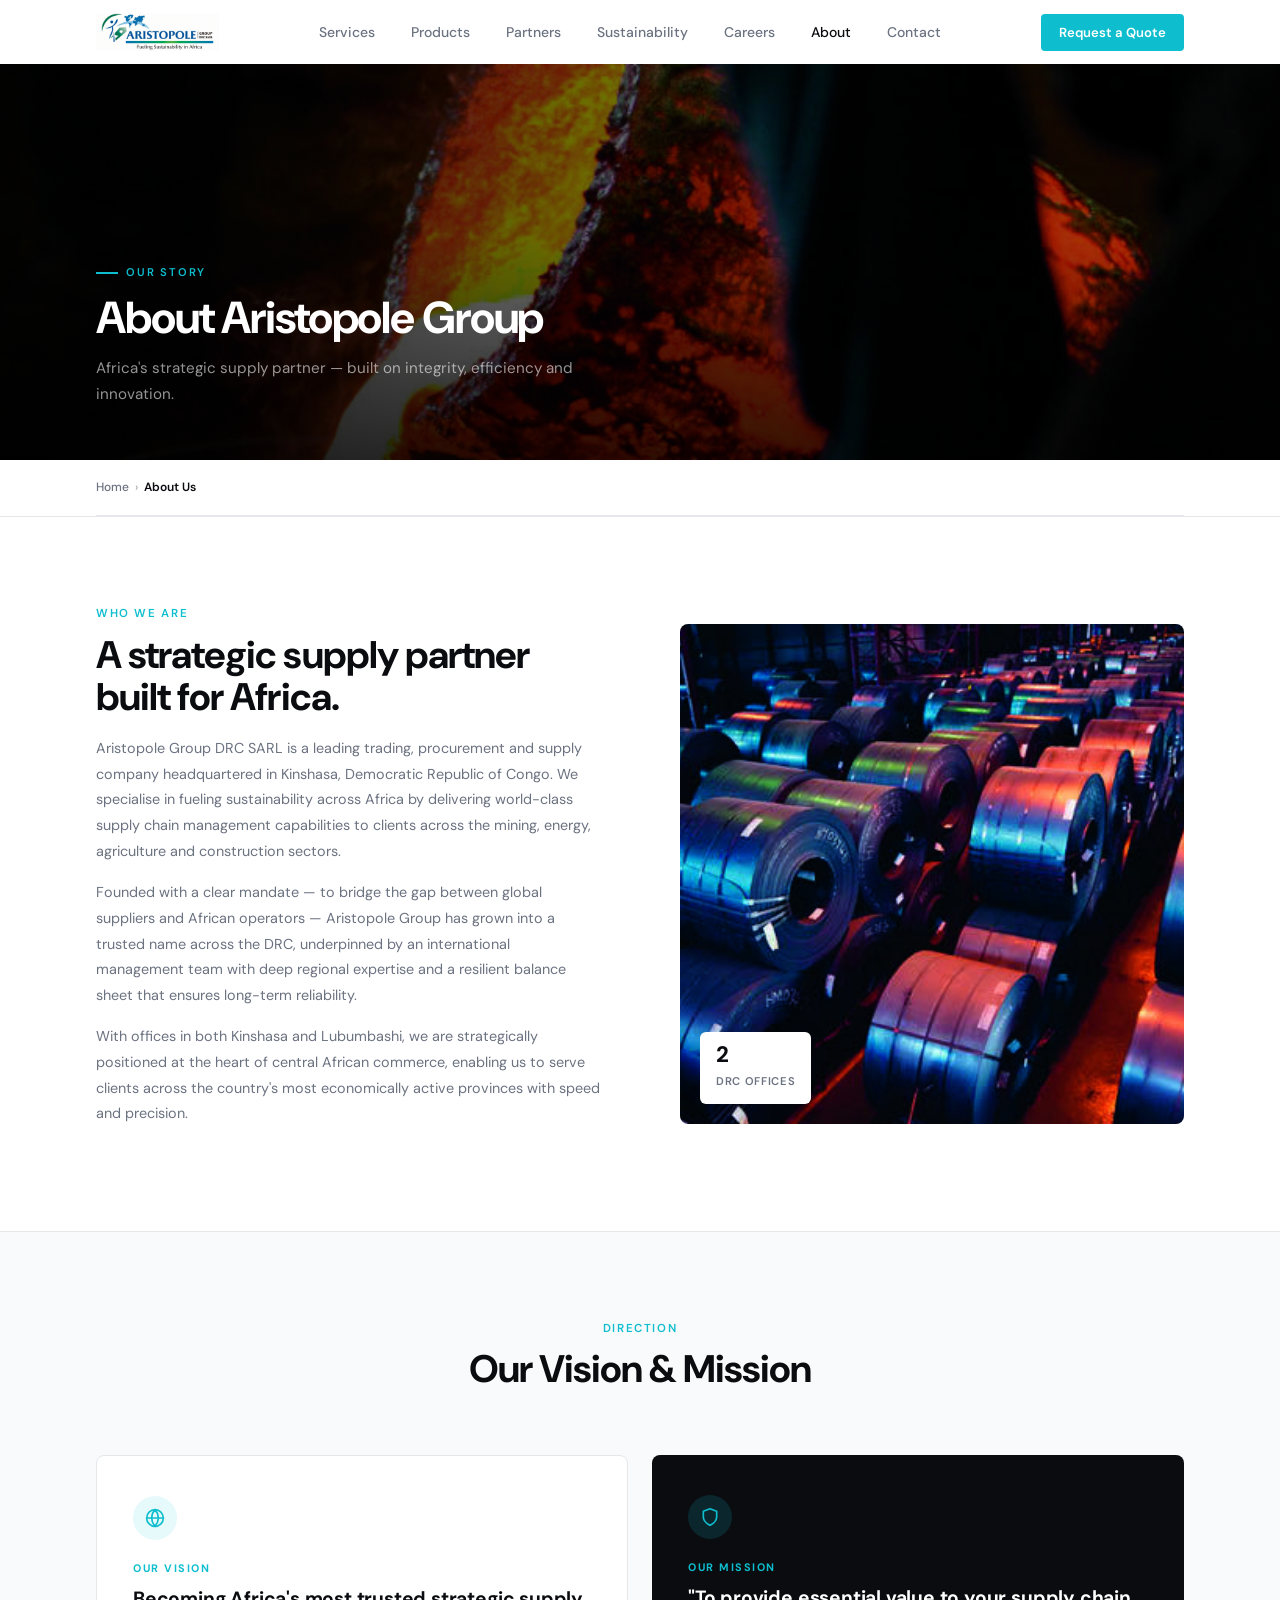
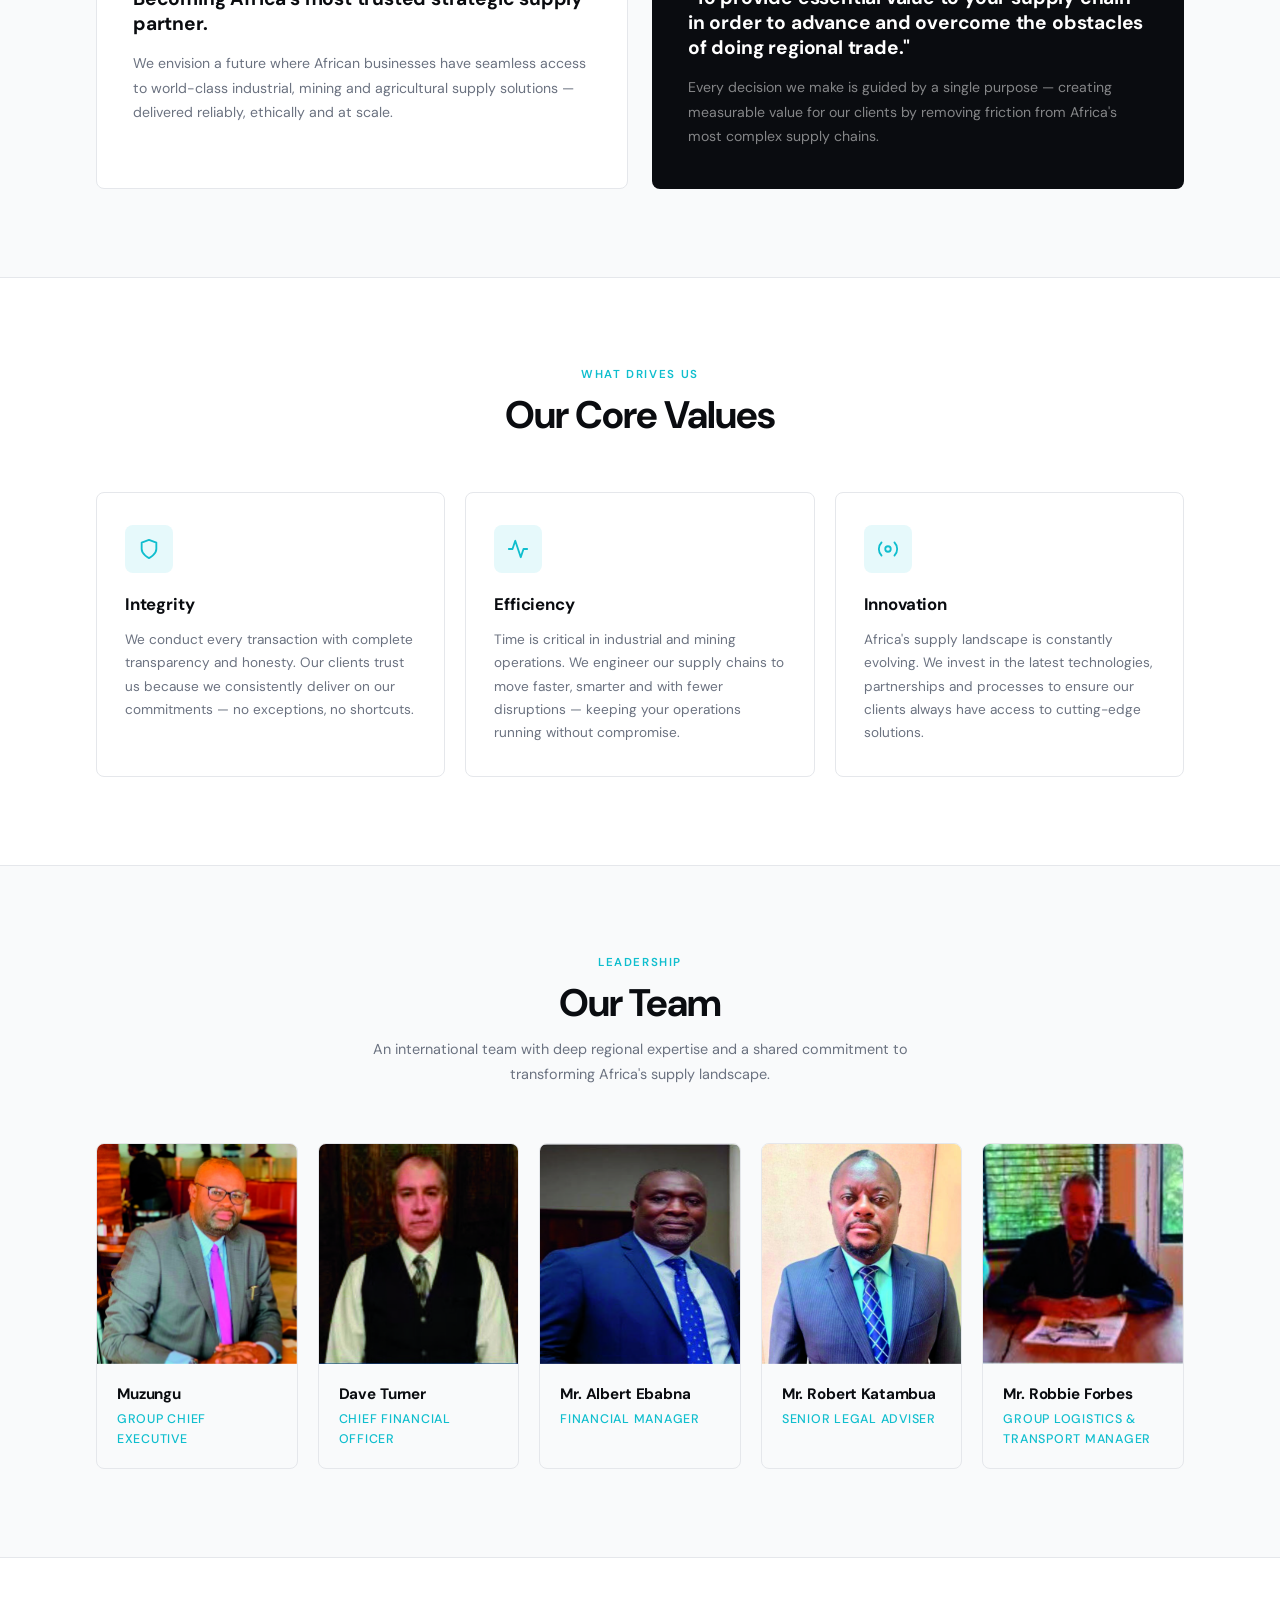
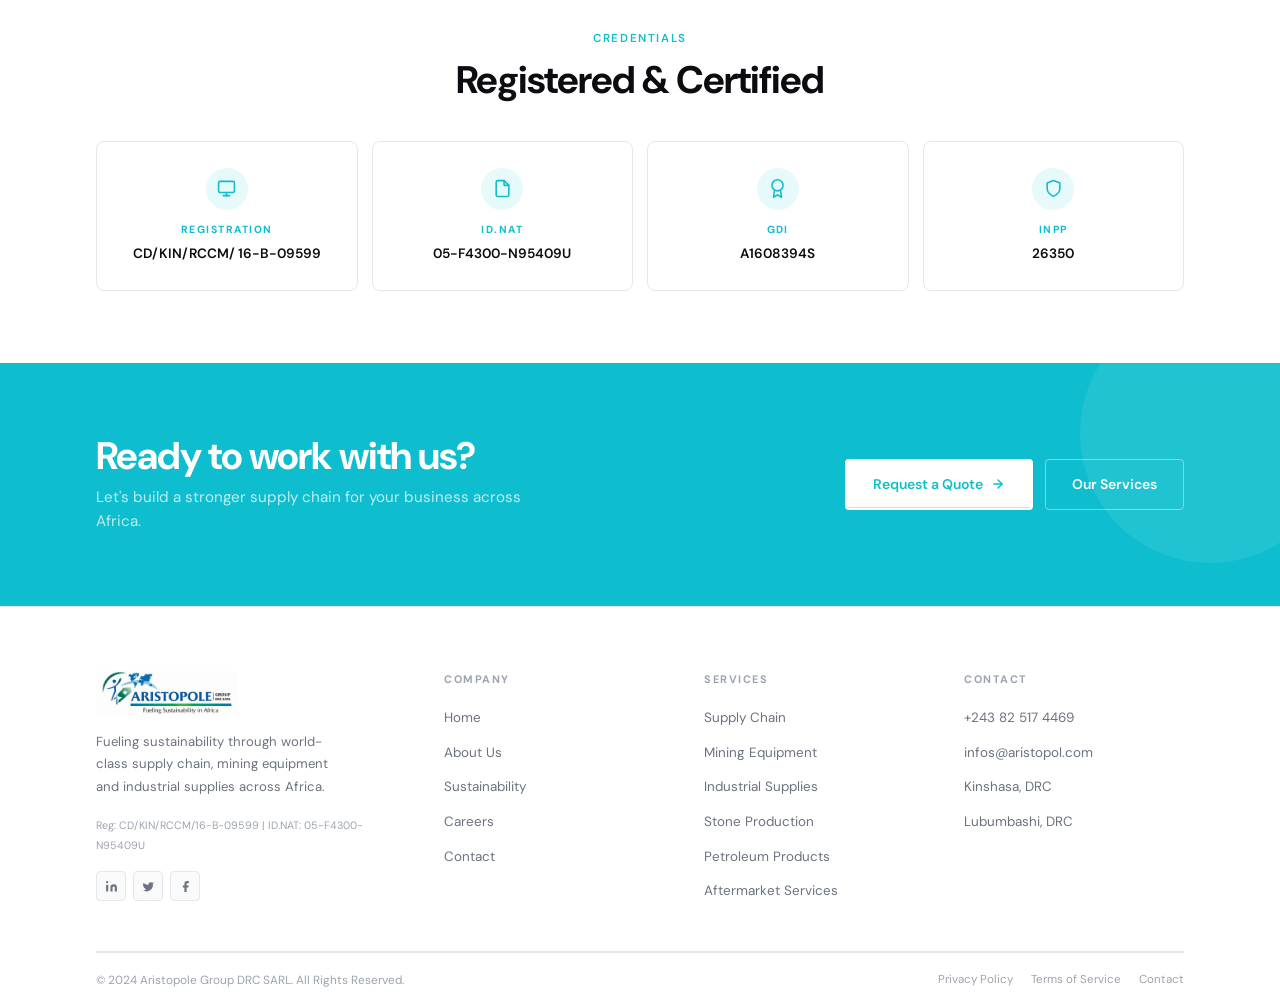
==== commit cf7732c2: "Add Assets folder and fix all image paths Moved all site images inside the repo under Assets/ so the" ====
--- a/about.html
+++ b/about.html
@@ -13,7 +13,7 @@
   <div class="wrap">
     <div class="nav-inner">
       <a href="index.html" aria-label="Aristopole Group home">
-        <img class="nav-logo" src="../Aristopole Asset Library/Aristopole_ Logo_ Revamp_Color.jpg" alt="Aristopole Group" style="height:38px;width:auto;object-fit:contain;" />
+        <img class="nav-logo" src="Assets/Aristopole Asset Library/Aristopole_ Logo_ Revamp_Color.jpg" alt="Aristopole Group" style="height:38px;width:auto;object-fit:contain;" />
       </a>
       <ul class="nav-links">
         <li><a href="services.html">Services</a></li>
@@ -44,7 +44,7 @@
 
 <!-- Page Hero -->
 <div class="page-hero">
-  <div class="page-hero-bg"><img src="../Aristopole Asset Library/img90.jpg" alt="About Aristopole Group" loading="eager" /></div>
+  <div class="page-hero-bg"><img src="Assets/Aristopole Asset Library/img90.jpg" alt="About Aristopole Group" loading="eager" /></div>
   <div class="page-hero-grad"></div>
   <div class="page-hero-body">
     <div class="wrap">
@@ -78,7 +78,7 @@
         <p>With offices in both Kinshasa and Lubumbashi, we are strategically positioned at the heart of central African commerce, enabling us to serve clients across the country's most economically active provinces with speed and precision.</p>
       </div>
       <div class="split-img rv">
-        <img src="../Aristopole Asset Library/img91.jpg" alt="Aristopole operations" loading="lazy" />
+        <img src="Assets/Aristopole Asset Library/img91.jpg" alt="Aristopole operations" loading="lazy" />
         <div class="split-badge">
           <strong>2</strong>
           <span>DRC Offices</span>
@@ -160,7 +160,7 @@
     <div class="team-grid" style="grid-template-columns:repeat(5,1fr);">
       <div class="team-card rv d1">
         <div class="team-card-img team-card-img--photo">
-          <img src="../Aristopole Asset Library/img207.jpg" alt="Muzungu" loading="lazy" />
+          <img src="Assets/Aristopole Asset Library/img207.jpg" alt="Muzungu" loading="lazy" />
         </div>
         <div class="team-card-body">
           <div class="team-card-name">Muzungu</div>
@@ -169,7 +169,7 @@
       </div>
       <div class="team-card rv d2">
         <div class="team-card-img team-card-img--photo">
-          <img src="../Aristopole Asset Library/img211.jpg" alt="Dave Turner" loading="lazy" />
+          <img src="Assets/Aristopole Asset Library/img211.jpg" alt="Dave Turner" loading="lazy" />
         </div>
         <div class="team-card-body">
           <div class="team-card-name">Dave Turner</div>
@@ -178,7 +178,7 @@
       </div>
       <div class="team-card rv d3">
         <div class="team-card-img team-card-img--photo">
-          <img src="../Aristopole Asset Library/img208.jpg" alt="Mr. Albert Ebabna" loading="lazy" />
+          <img src="Assets/Aristopole Asset Library/img208.jpg" alt="Mr. Albert Ebabna" loading="lazy" />
         </div>
         <div class="team-card-body">
           <div class="team-card-name">Mr. Albert Ebabna</div>
@@ -187,7 +187,7 @@
       </div>
       <div class="team-card rv d4">
         <div class="team-card-img team-card-img--photo">
-          <img src="../Aristopole Asset Library/img210.jpg" alt="Mr. Robert Katambua" loading="lazy" />
+          <img src="Assets/Aristopole Asset Library/img210.jpg" alt="Mr. Robert Katambua" loading="lazy" />
         </div>
         <div class="team-card-body">
           <div class="team-card-name">Mr. Robert Katambua</div>
@@ -196,7 +196,7 @@
       </div>
       <div class="team-card rv d5">
         <div class="team-card-img team-card-img--photo">
-          <img src="../Aristopole Asset Library/img209.jpg" alt="Mr. Robbie Forbes" loading="lazy" />
+          <img src="Assets/Aristopole Asset Library/img209.jpg" alt="Mr. Robbie Forbes" loading="lazy" />
         </div>
         <div class="team-card-body">
           <div class="team-card-name">Mr. Robbie Forbes</div>
@@ -243,7 +243,7 @@
   <div class="wrap">
     <div class="footer-top">
       <div class="f-brand">
-        <img src="../Aristopole Asset Library/Aristopole_ Logo_ Revamp_Color.jpg" alt="Aristopole Group" />
+        <img src="Assets/Aristopole Asset Library/Aristopole_ Logo_ Revamp_Color.jpg" alt="Aristopole Group" />
         <p>Fueling sustainability through world-class supply chain, mining equipment and industrial supplies across Africa.</p>
         <div class="f-reg">Reg: CD/KIN/RCCM/16-B-09599 | ID.NAT: 05-F4300-N95409U</div>
         <div class="f-socials">
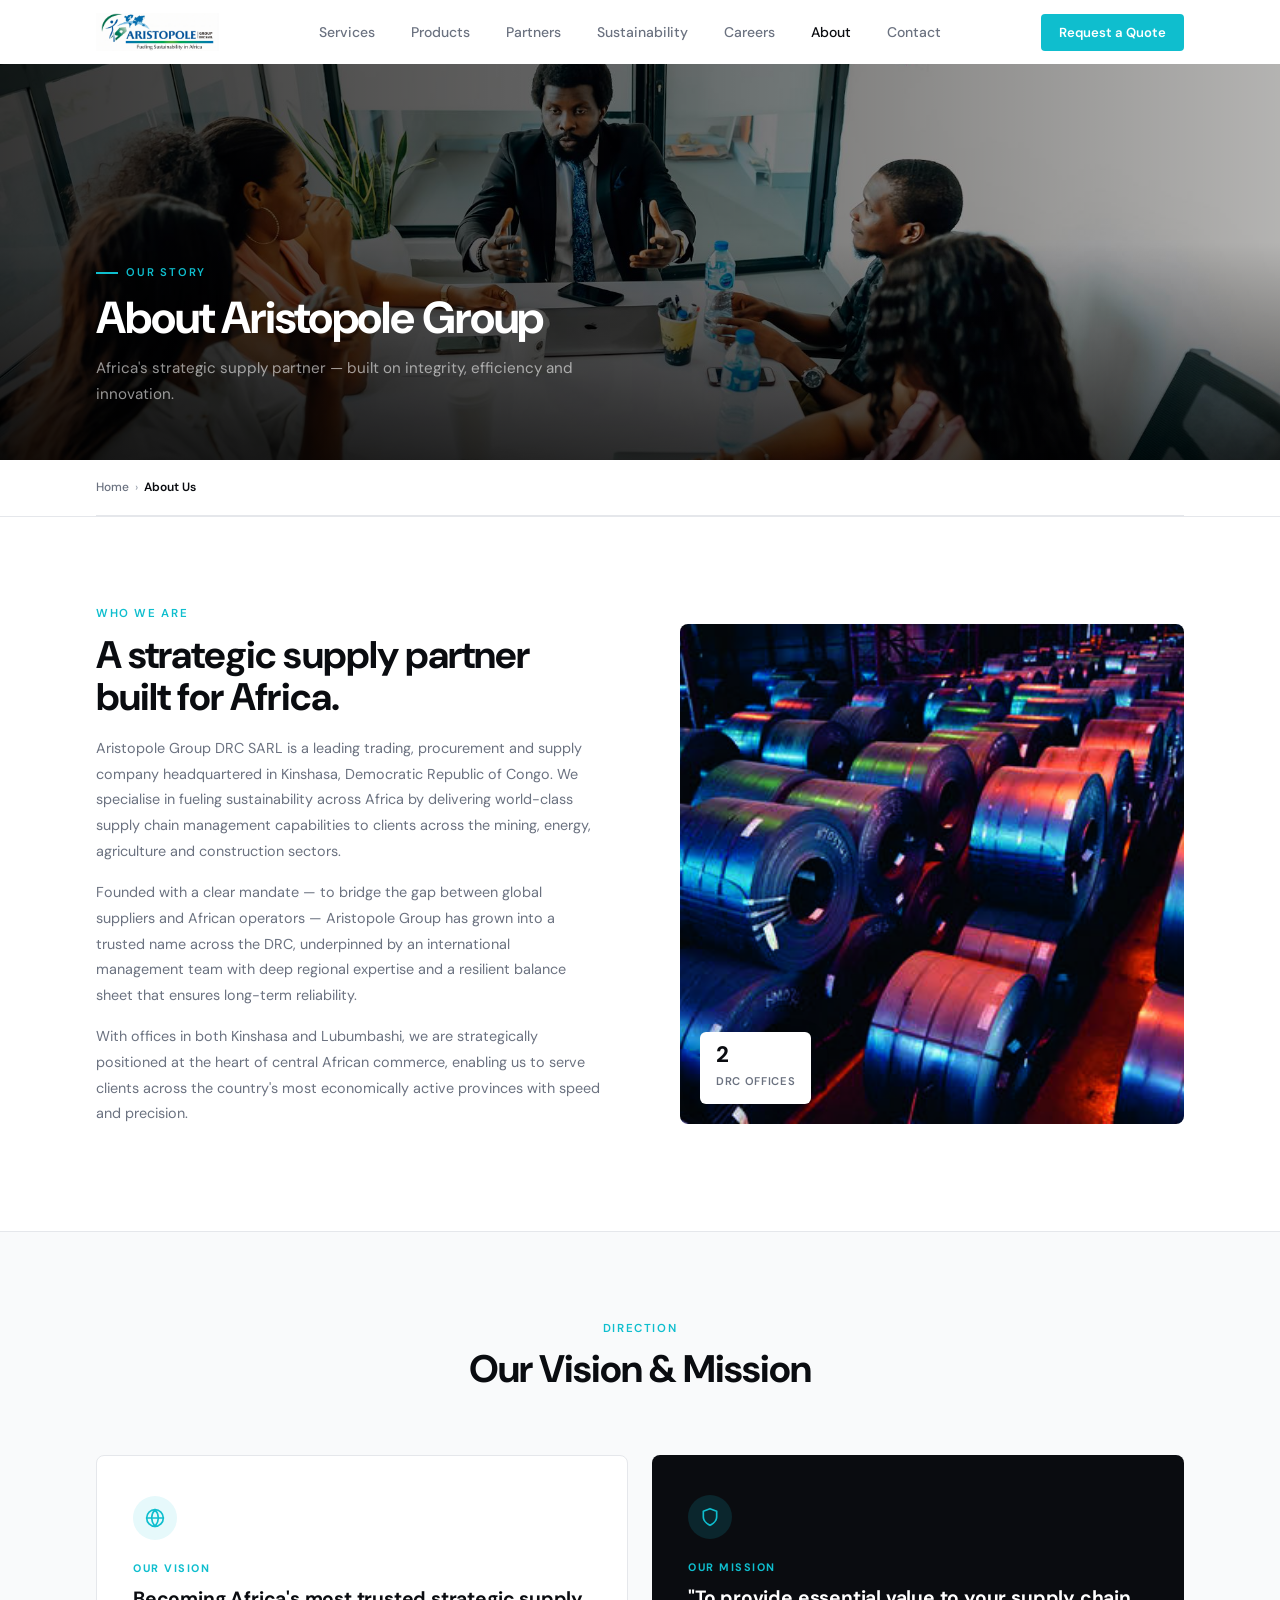
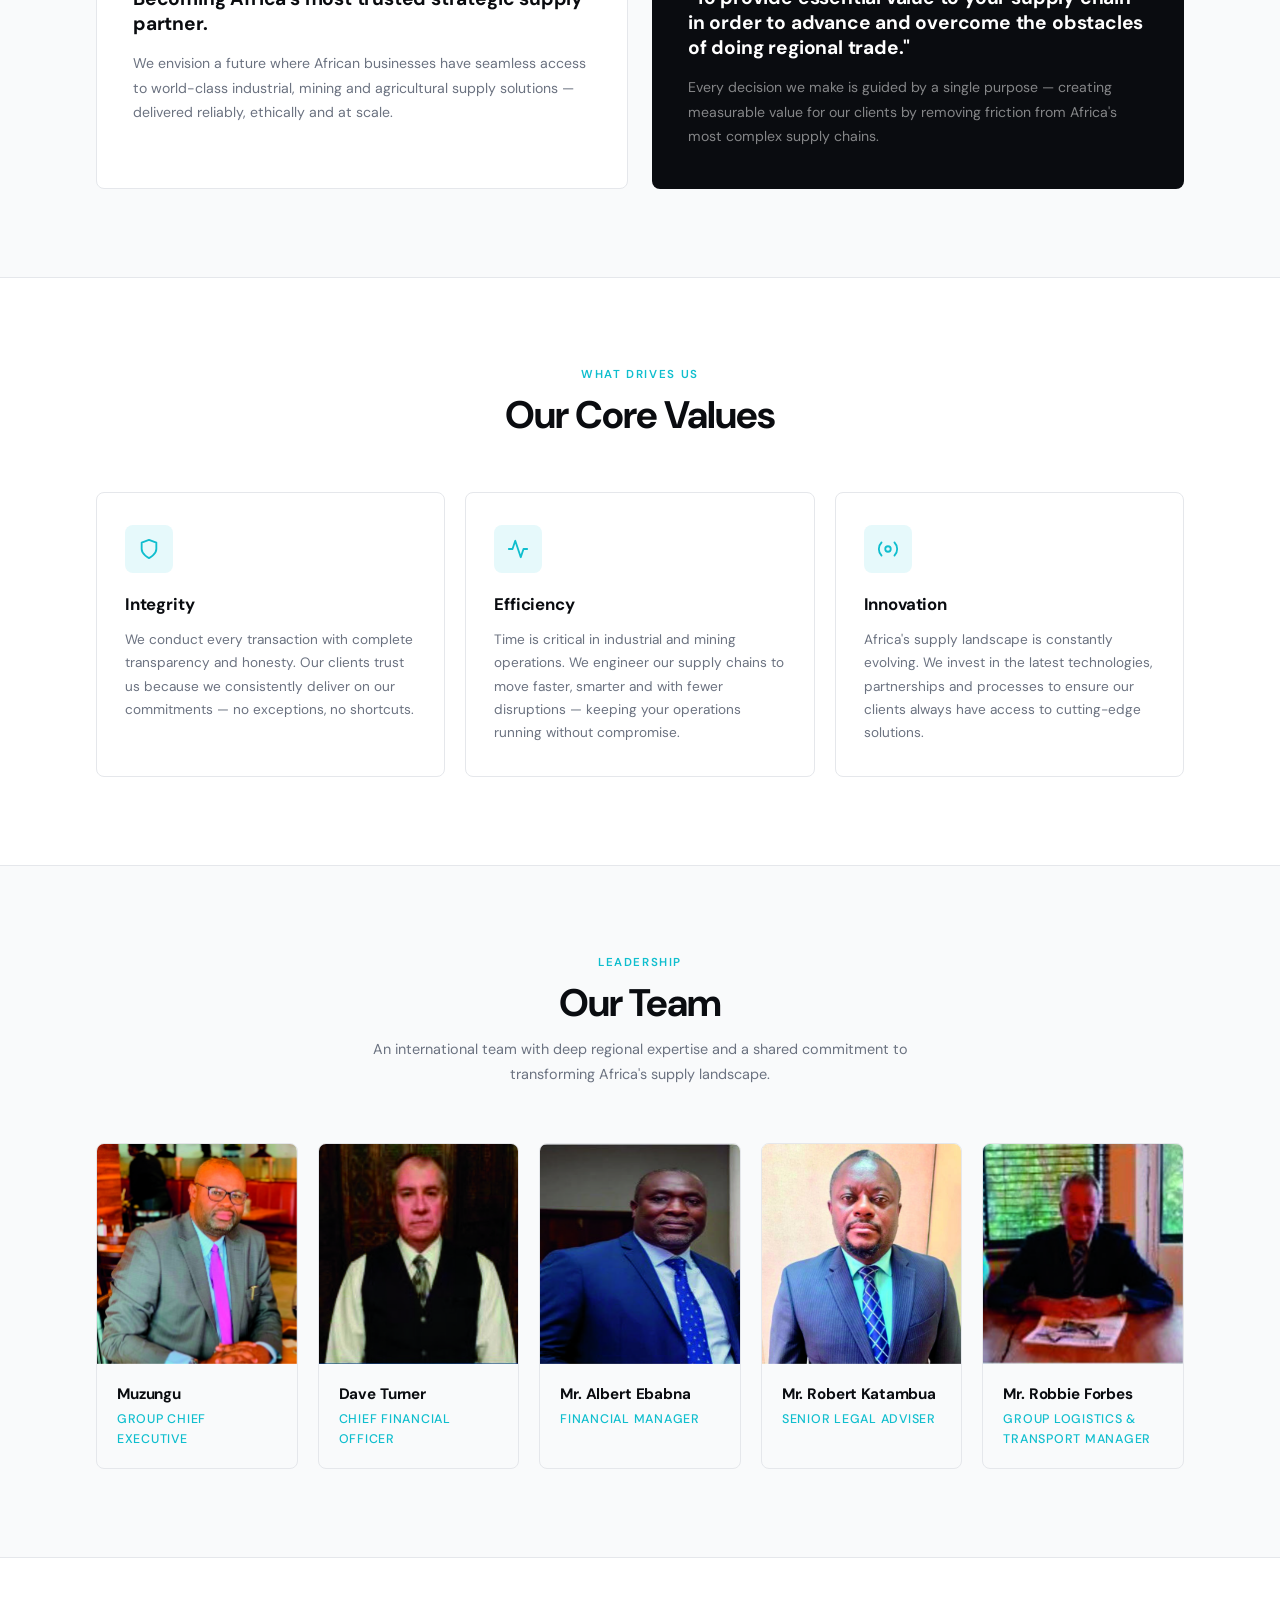
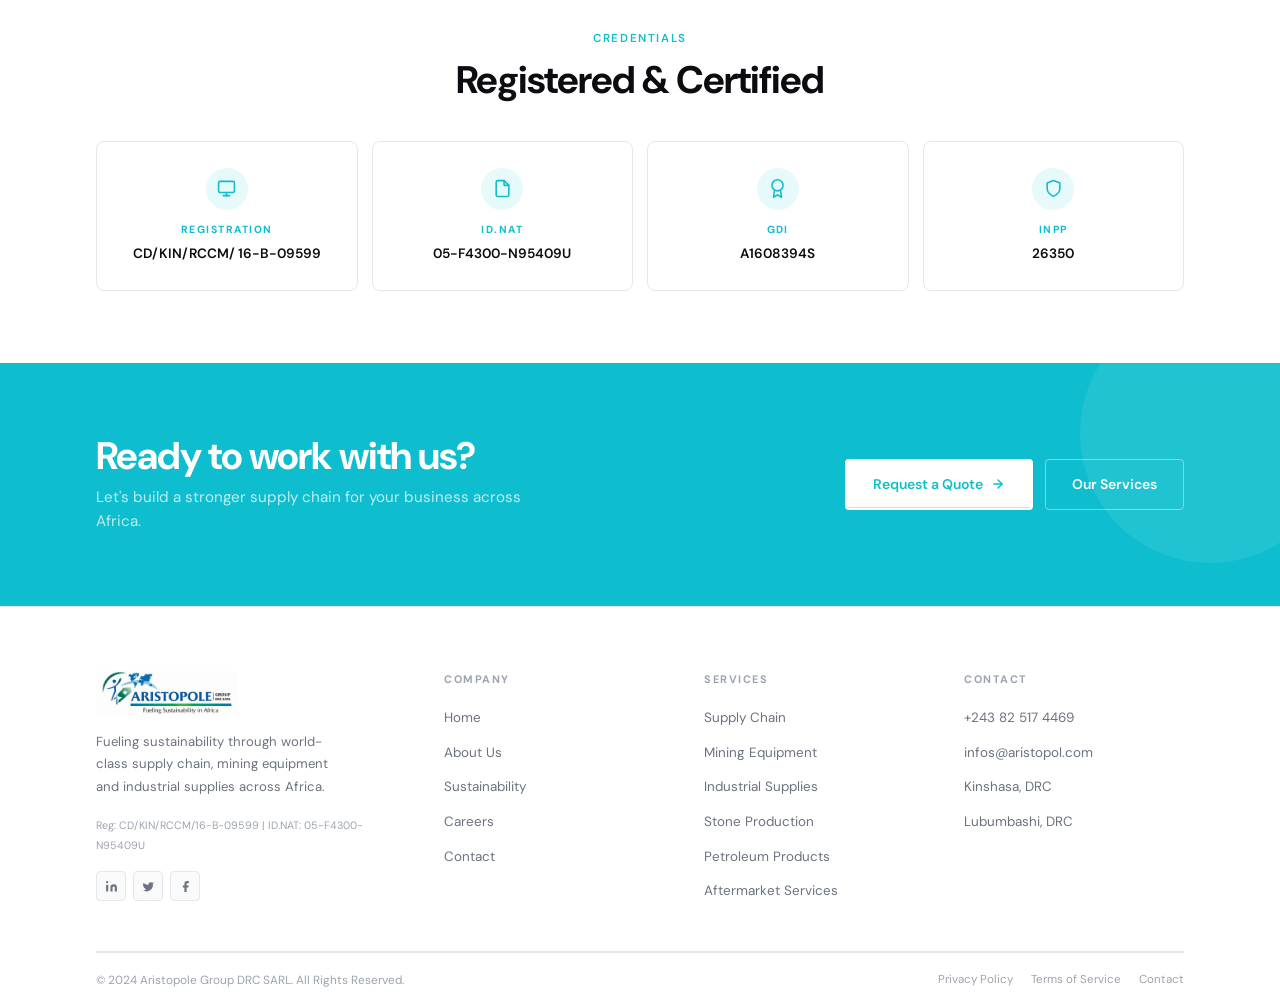
==== commit 7133c220: "Update website hero and service images, and enhance UI interactivity" ====
--- a/about.html
+++ b/about.html
@@ -13,7 +13,7 @@
   <div class="wrap">
     <div class="nav-inner">
       <a href="index.html" aria-label="Aristopole Group home">
-        <img class="nav-logo" src="Assets/Aristopole Asset Library/Aristopole_ Logo_ Revamp_Color.jpg" alt="Aristopole Group" style="height:38px;width:auto;object-fit:contain;" />
+        <img class="nav-logo" src="Assets/images/Aristopole_ Logo_ Revamp_Color.jpg" alt="Aristopole Group" style="height:38px;width:auto;object-fit:contain;" />
       </a>
       <ul class="nav-links">
         <li><a href="services.html">Services</a></li>
@@ -44,7 +44,7 @@
 
 <!-- Page Hero -->
 <div class="page-hero">
-  <div class="page-hero-bg"><img src="Assets/Aristopole Asset Library/img90.jpg" alt="About Aristopole Group" loading="eager" /></div>
+  <div class="page-hero-bg"><img src="Assets/images/pexels_hero_about.jpg" alt="About Aristopole Group" loading="eager" /></div>
   <div class="page-hero-grad"></div>
   <div class="page-hero-body">
     <div class="wrap">
@@ -78,7 +78,7 @@
         <p>With offices in both Kinshasa and Lubumbashi, we are strategically positioned at the heart of central African commerce, enabling us to serve clients across the country's most economically active provinces with speed and precision.</p>
       </div>
       <div class="split-img rv">
-        <img src="Assets/Aristopole Asset Library/img91.jpg" alt="Aristopole operations" loading="lazy" />
+        <img src="Assets/images/img91.jpg" alt="Aristopole operations" loading="lazy" />
         <div class="split-badge">
           <strong>2</strong>
           <span>DRC Offices</span>
@@ -160,7 +160,7 @@
     <div class="team-grid" style="grid-template-columns:repeat(5,1fr);">
       <div class="team-card rv d1">
         <div class="team-card-img team-card-img--photo">
-          <img src="Assets/Aristopole Asset Library/img207.jpg" alt="Muzungu" loading="lazy" />
+          <img src="Assets/images/img207.jpg" alt="Muzungu" loading="lazy" />
         </div>
         <div class="team-card-body">
           <div class="team-card-name">Muzungu</div>
@@ -169,7 +169,7 @@
       </div>
       <div class="team-card rv d2">
         <div class="team-card-img team-card-img--photo">
-          <img src="Assets/Aristopole Asset Library/img211.jpg" alt="Dave Turner" loading="lazy" />
+          <img src="Assets/images/img211.jpg" alt="Dave Turner" loading="lazy" />
         </div>
         <div class="team-card-body">
           <div class="team-card-name">Dave Turner</div>
@@ -178,7 +178,7 @@
       </div>
       <div class="team-card rv d3">
         <div class="team-card-img team-card-img--photo">
-          <img src="Assets/Aristopole Asset Library/img208.jpg" alt="Mr. Albert Ebabna" loading="lazy" />
+          <img src="Assets/images/img208.jpg" alt="Mr. Albert Ebabna" loading="lazy" />
         </div>
         <div class="team-card-body">
           <div class="team-card-name">Mr. Albert Ebabna</div>
@@ -187,7 +187,7 @@
       </div>
       <div class="team-card rv d4">
         <div class="team-card-img team-card-img--photo">
-          <img src="Assets/Aristopole Asset Library/img210.jpg" alt="Mr. Robert Katambua" loading="lazy" />
+          <img src="Assets/images/img210.jpg" alt="Mr. Robert Katambua" loading="lazy" />
         </div>
         <div class="team-card-body">
           <div class="team-card-name">Mr. Robert Katambua</div>
@@ -196,7 +196,7 @@
       </div>
       <div class="team-card rv d5">
         <div class="team-card-img team-card-img--photo">
-          <img src="Assets/Aristopole Asset Library/img209.jpg" alt="Mr. Robbie Forbes" loading="lazy" />
+          <img src="Assets/images/img209.jpg" alt="Mr. Robbie Forbes" loading="lazy" />
         </div>
         <div class="team-card-body">
           <div class="team-card-name">Mr. Robbie Forbes</div>
@@ -243,7 +243,7 @@
   <div class="wrap">
     <div class="footer-top">
       <div class="f-brand">
-        <img src="Assets/Aristopole Asset Library/Aristopole_ Logo_ Revamp_Color.jpg" alt="Aristopole Group" />
+        <img src="Assets/images/Aristopole_ Logo_ Revamp_Color.jpg" alt="Aristopole Group" />
         <p>Fueling sustainability through world-class supply chain, mining equipment and industrial supplies across Africa.</p>
         <div class="f-reg">Reg: CD/KIN/RCCM/16-B-09599 | ID.NAT: 05-F4300-N95409U</div>
         <div class="f-socials">
--- a/css/styles.css
+++ b/css/styles.css
@@ -508,7 +508,8 @@
 .prod-row {
   display: flex; align-items: center; gap: 12px;
   padding: 12px 14px; border-radius: 4px; background: var(--surface);
-  transition: background 0.2s, transform 0.18s; cursor: default;
+  transition: background 0.2s, transform 0.18s; cursor: pointer;
+  text-decoration: none; color: inherit;
 }
 .prod-row:hover { background: #E0F9FB; transform: translateX(3px); }
 .p-ico {
@@ -628,10 +629,9 @@
 .role-row {
   display: flex; align-items: center; gap: 14px;
   padding: 16px 0; border-bottom: 1px solid var(--border);
-  transition: padding-left 0.2s,
-              opacity 0.65s cubic-bezier(0.16, 1, 0.3, 1),
+  transition: opacity 0.65s cubic-bezier(0.16, 1, 0.3, 1),
               transform 0.65s cubic-bezier(0.16, 1, 0.3, 1);
-  cursor: default;
+  cursor: pointer; text-decoration: none; color: inherit;
 }
 
 /* Declared after .role-row so transition shorthand doesn't reset these */
@@ -644,7 +644,12 @@
   transition-timing-function: cubic-bezier(0.22, 1, 0.36, 1);
 }
 .role-row:first-child { border-top: 1px solid var(--border); }
-.role-row:hover { padding-left: 6px; }
+/* Content wrapper — tucks right on hover */
+.role-content {
+  display: flex; align-items: center; gap: 14px; flex: 1;
+  transition: transform 0.35s cubic-bezier(0.22, 1, 0.36, 1);
+}
+.role-row:hover .role-content { transform: translateX(5px); }
 .role-ico {
   width: 36px; height: 36px; border-radius: 4px; background: var(--surface); flex-shrink: 0;
   display: flex; align-items: center; justify-content: center; transition: background 0.2s;
@@ -654,9 +659,10 @@
 .role-row:hover .role-ico svg { stroke: var(--blue); }
 .role-title { font-size: 0.9rem; font-weight: 700; color: var(--ink); }
 .role-sub   { font-size: 0.76rem; color: var(--muted); margin-top: 2px; }
-.role-arr   { margin-left: auto; color: var(--light); transition: transform 0.2s, color 0.2s; }
-.role-row:hover .role-arr { transform: translateX(4px); color: var(--blue); }
-.role-arr svg { width: 14px; height: 14px; stroke: currentColor; stroke-width: 2.5; fill: none; stroke-linecap: round; stroke-linejoin: round; }
+/* Arrow — slides LEFT on hover */
+.role-arr   { color: var(--light); transition: transform 0.35s cubic-bezier(0.22, 1, 0.36, 1), color 0.2s; flex-shrink: 0; }
+.role-row:hover .role-arr { transform: translateX(-10px); color: var(--blue); }
+.role-arr svg { width: 20px; height: 15px; stroke: currentColor; stroke-width: 2; fill: none; stroke-linecap: round; stroke-linejoin: round; }
 
 .careers-panel {
   background: var(--ink); border-radius: 8px; padding: 40px 36px;
@@ -1173,7 +1179,7 @@
   transition: background 0.2s, transform 0.2s;
   text-decoration: none;
 }
-.btn-primary:hover { background: var(--blue-dk); transform: translateY(-1px); }
+.btn-primary:hover { color: var(--white); }
 .btn-primary:disabled { opacity: 0.6; cursor: default; transform: none; }
 
 
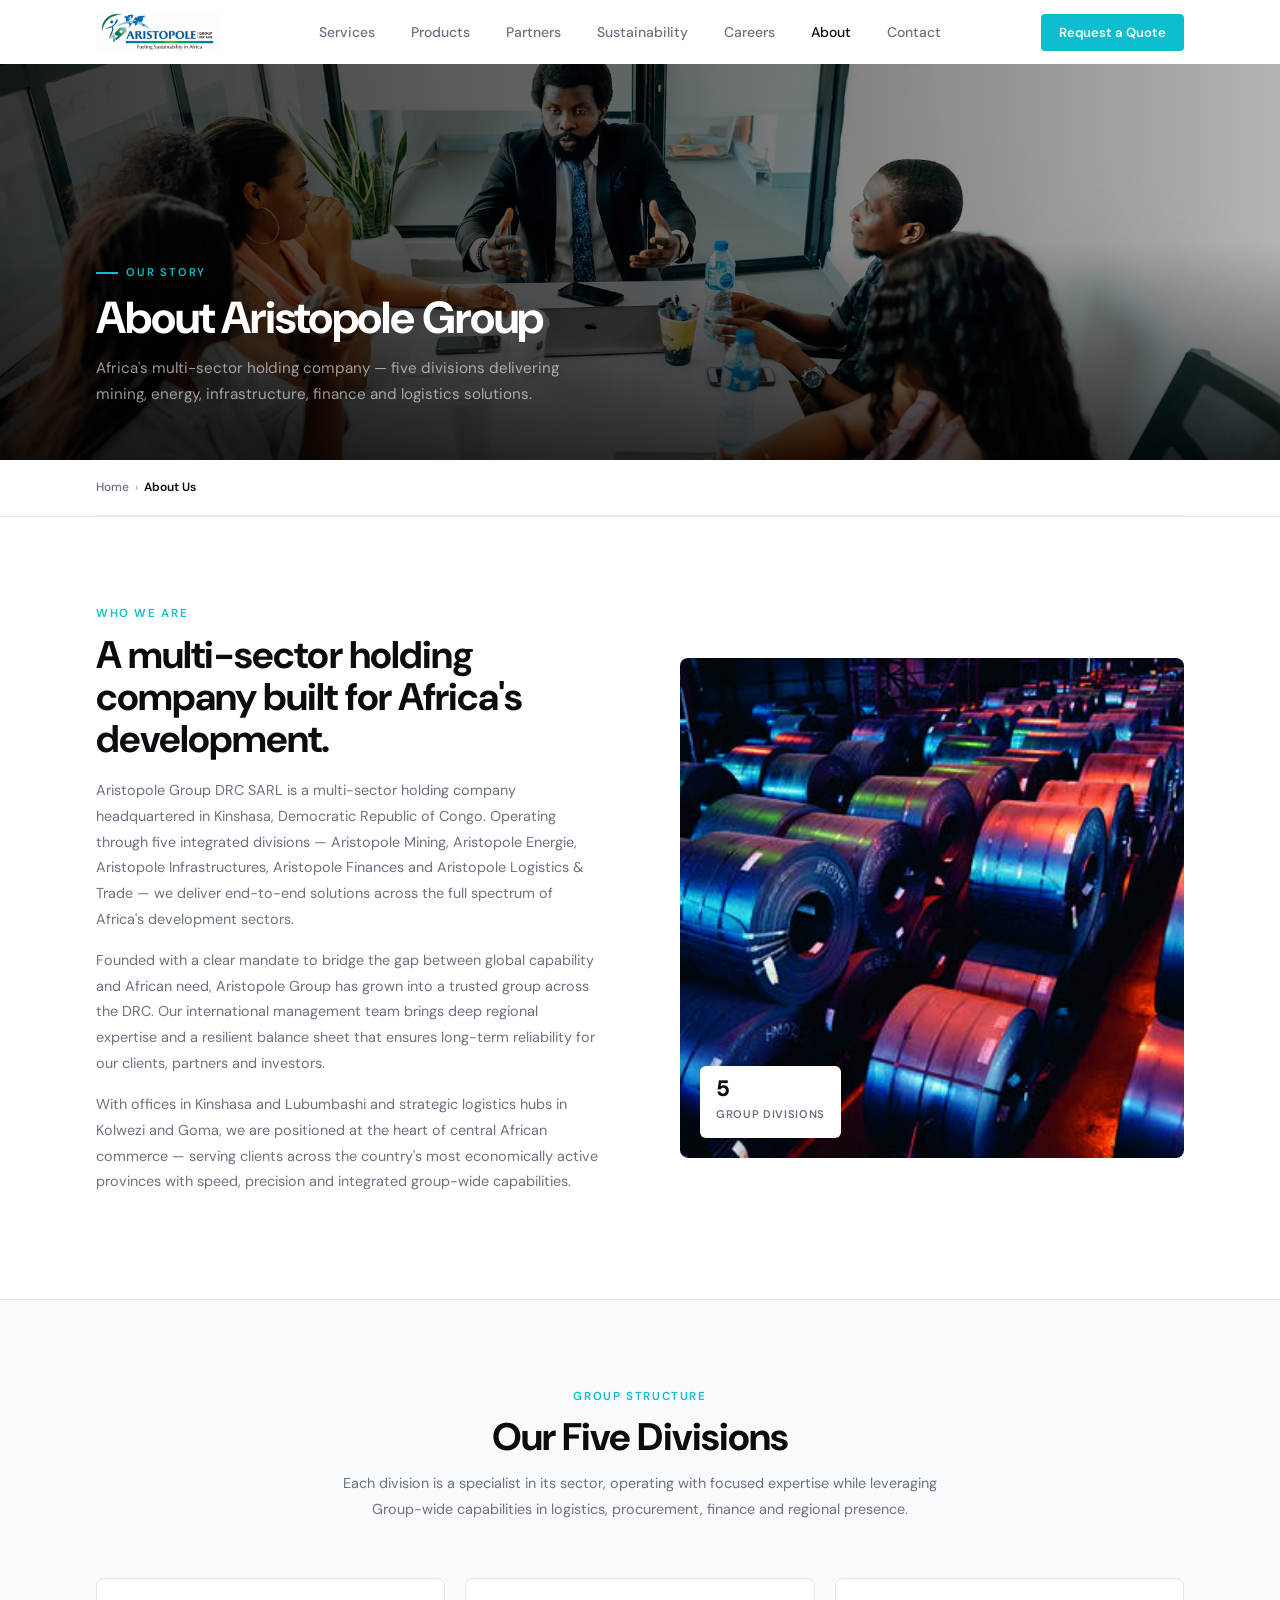
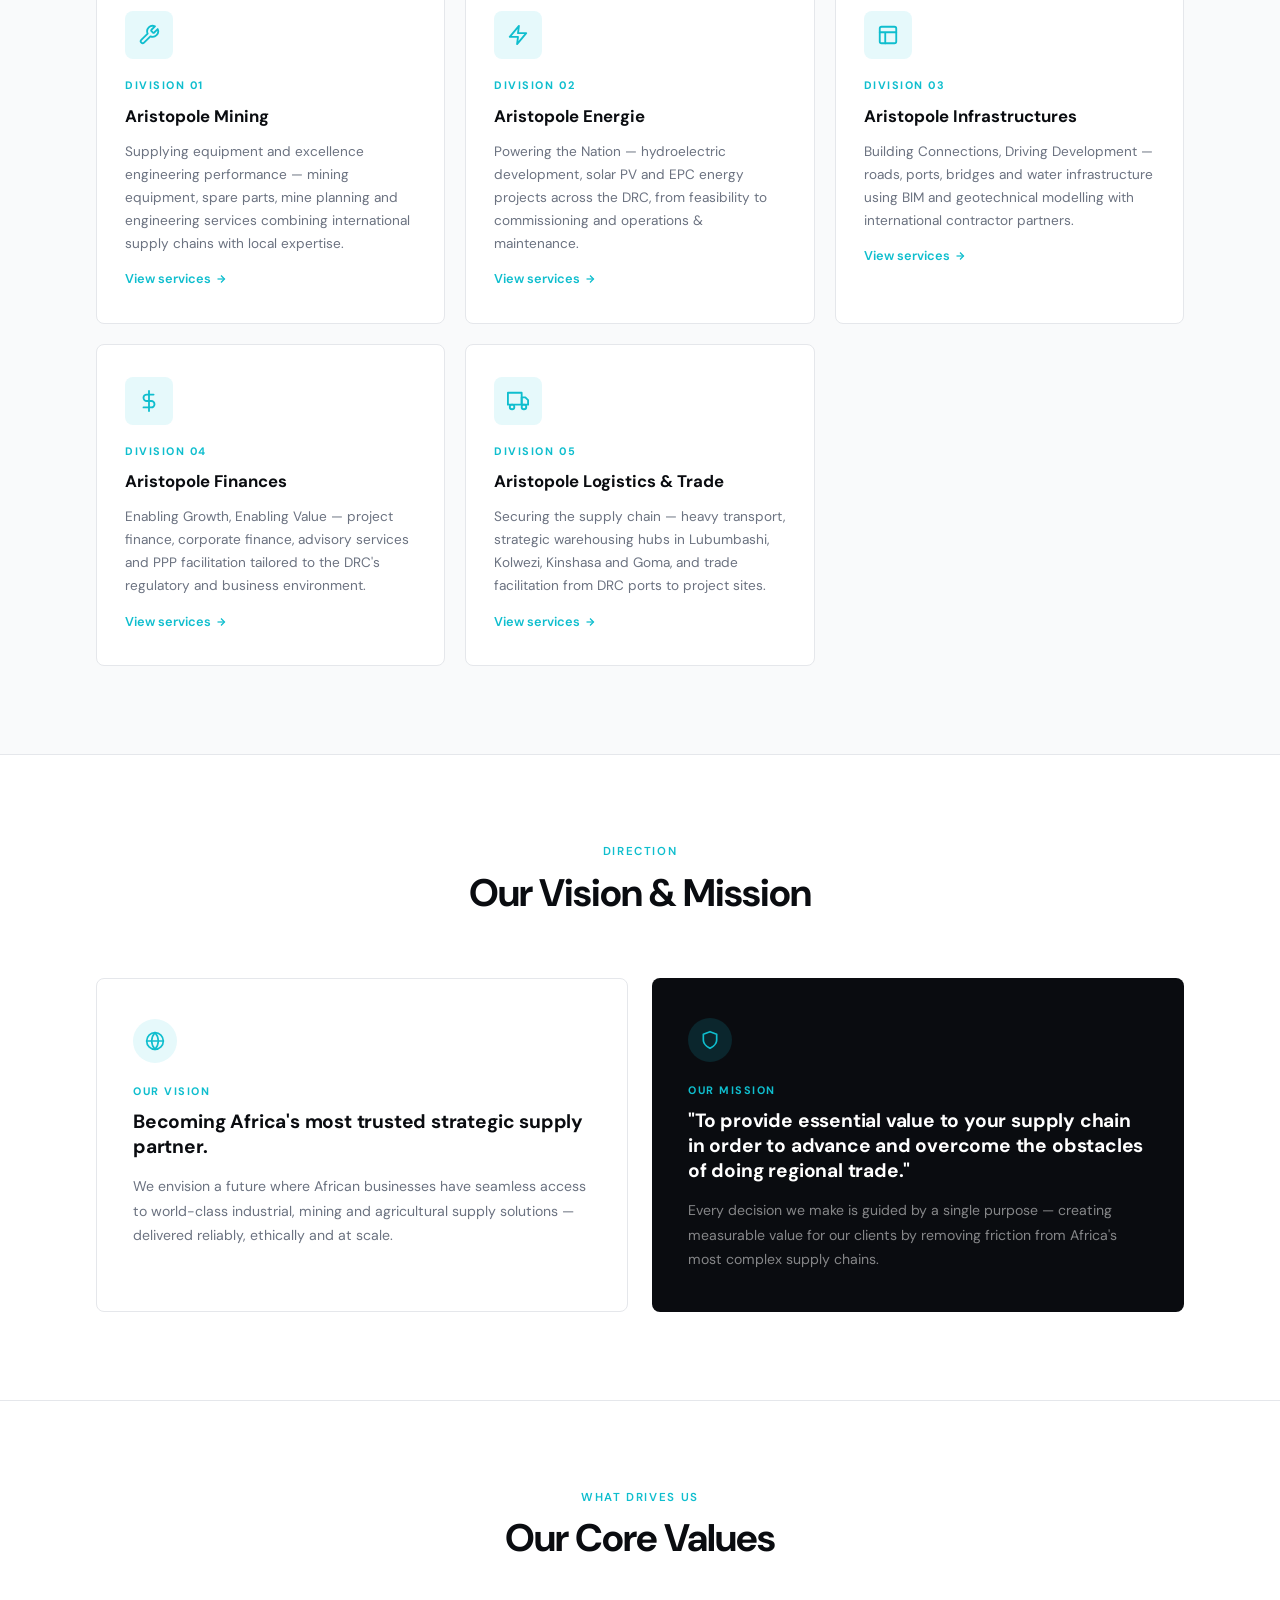
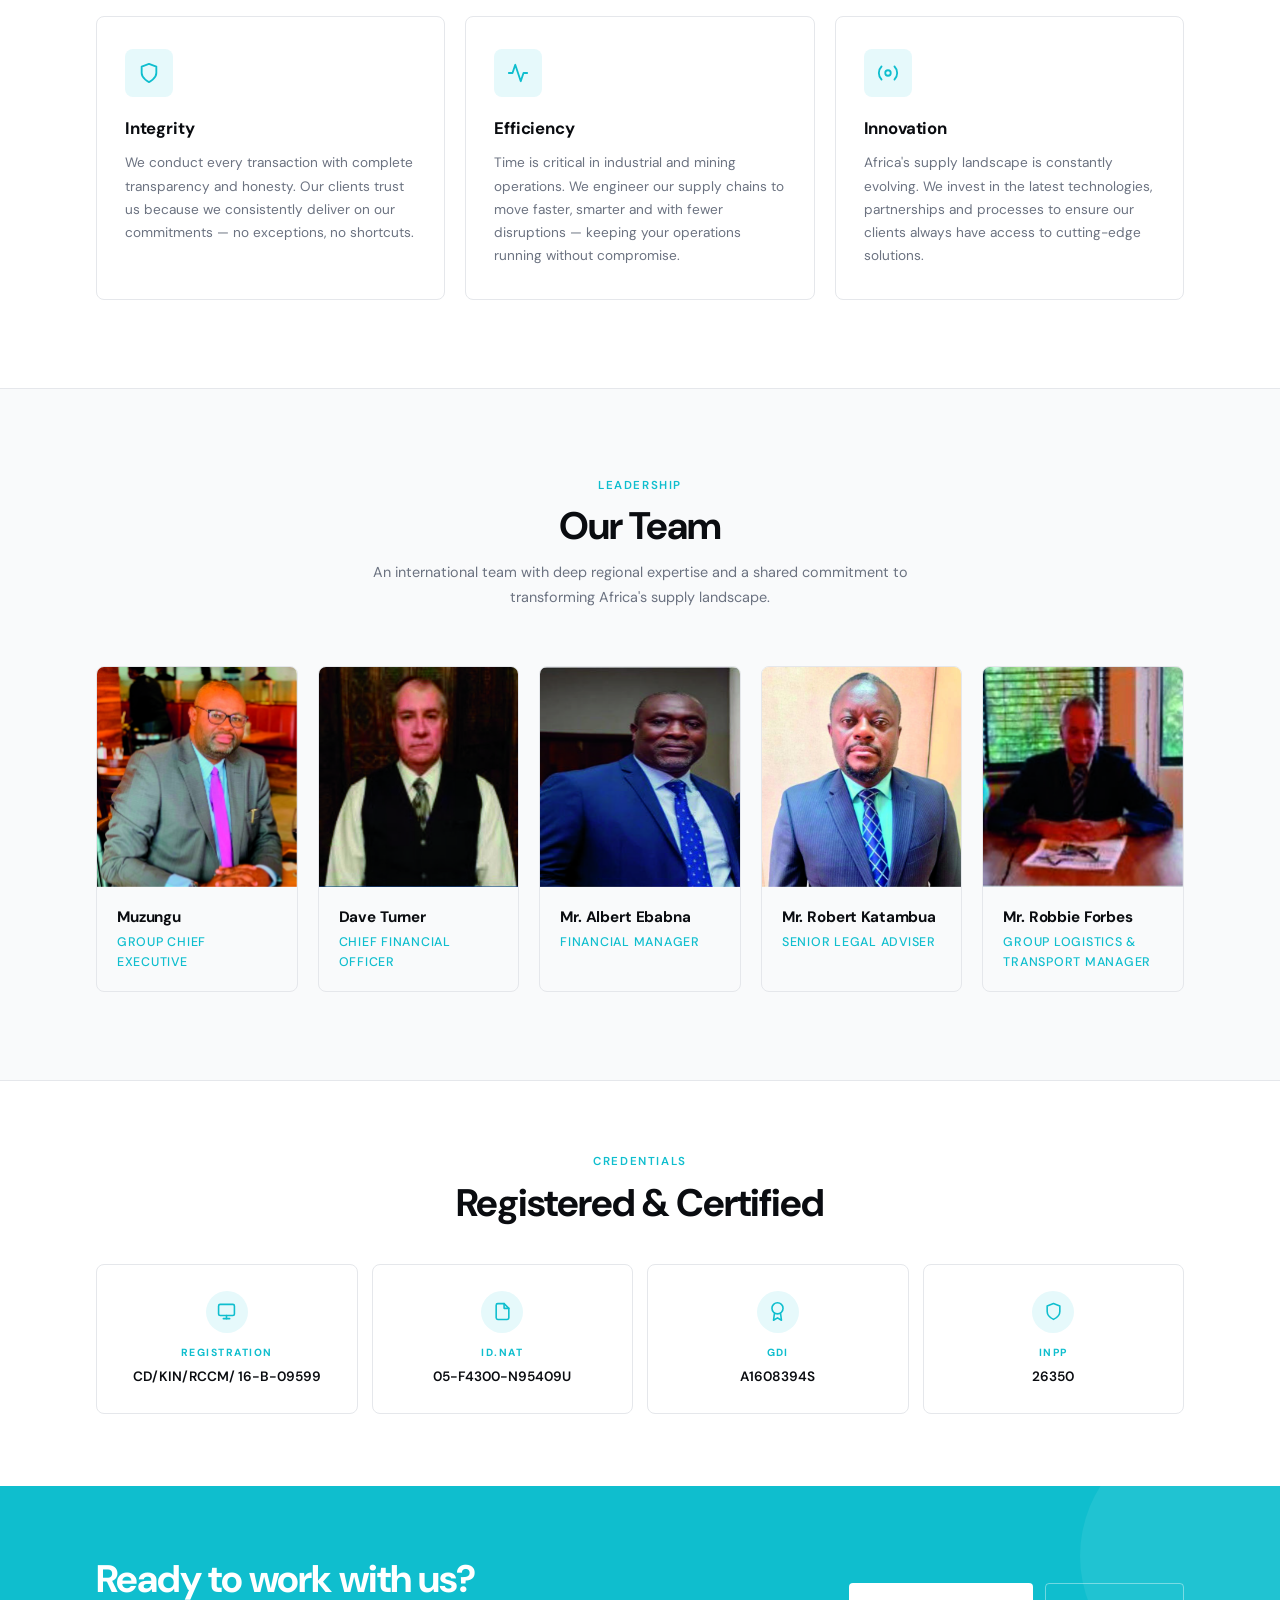
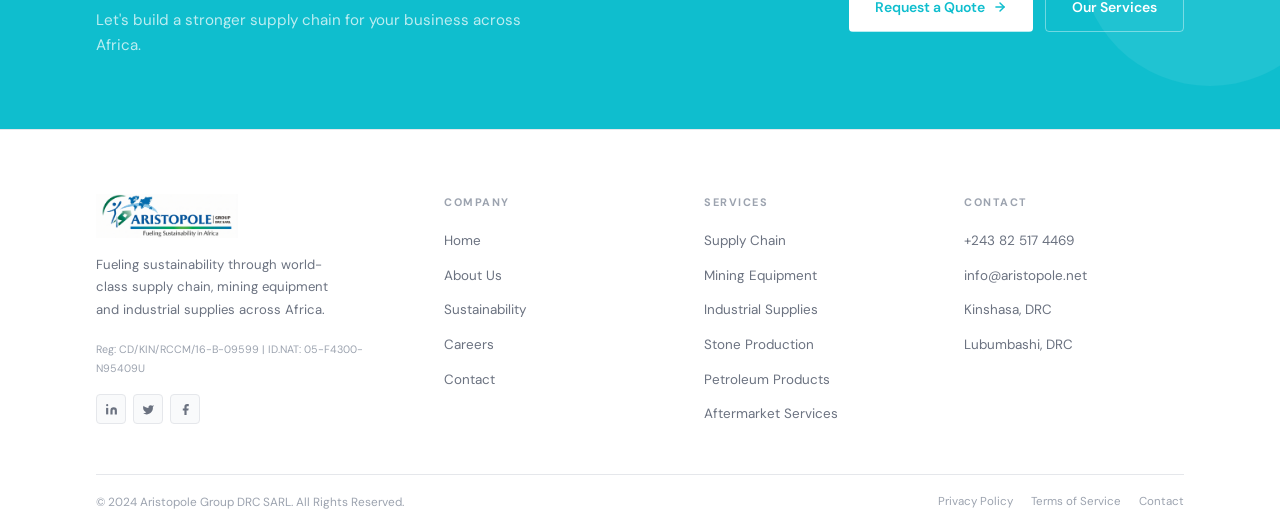
==== commit 22c89abe: "Update all pages, add service/partner images, and remove text file Co-Authored-By: Claude Sonnet 4.6" ====
--- a/about.html
+++ b/about.html
@@ -50,7 +50,7 @@
     <div class="wrap">
       <div class="page-hero-eyebrow">Our Story</div>
       <h1 class="page-hero-h">About Aristopole Group</h1>
-      <p class="page-hero-sub">Africa's strategic supply partner — built on integrity, efficiency and innovation.</p>
+      <p class="page-hero-sub">Africa's multi-sector holding company — five divisions delivering mining, energy, infrastructure, finance and logistics solutions.</p>
     </div>
   </div>
 </div>
@@ -72,30 +72,94 @@
     <div class="split-grid">
       <div class="split-text rv">
         <div class="sec-label">Who We Are</div>
-        <h2 class="sec-title">A strategic supply partner built for Africa.</h2>
-        <p>Aristopole Group DRC SARL is a leading trading, procurement and supply company headquartered in Kinshasa, Democratic Republic of Congo. We specialise in fueling sustainability across Africa by delivering world-class supply chain management capabilities to clients across the mining, energy, agriculture and construction sectors.</p>
-        <p>Founded with a clear mandate — to bridge the gap between global suppliers and African operators — Aristopole Group has grown into a trusted name across the DRC, underpinned by an international management team with deep regional expertise and a resilient balance sheet that ensures long-term reliability.</p>
-        <p>With offices in both Kinshasa and Lubumbashi, we are strategically positioned at the heart of central African commerce, enabling us to serve clients across the country's most economically active provinces with speed and precision.</p>
+        <h2 class="sec-title">A multi-sector holding company built for Africa's development.</h2>
+        <p>Aristopole Group DRC SARL is a multi-sector holding company headquartered in Kinshasa, Democratic Republic of Congo. Operating through five integrated divisions — Aristopole Mining, Aristopole Energie, Aristopole Infrastructures, Aristopole Finances and Aristopole Logistics &amp; Trade — we deliver end-to-end solutions across the full spectrum of Africa's development sectors.</p>
+        <p>Founded with a clear mandate to bridge the gap between global capability and African need, Aristopole Group has grown into a trusted group across the DRC. Our international management team brings deep regional expertise and a resilient balance sheet that ensures long-term reliability for our clients, partners and investors.</p>
+        <p>With offices in Kinshasa and Lubumbashi and strategic logistics hubs in Kolwezi and Goma, we are positioned at the heart of central African commerce — serving clients across the country's most economically active provinces with speed, precision and integrated group-wide capabilities.</p>
       </div>
       <div class="split-img rv">
         <img src="Assets/images/img91.jpg" alt="Aristopole operations" loading="lazy" />
         <div class="split-badge">
-          <strong>2</strong>
-          <span>DRC Offices</span>
-        </div>
-      </div>
+          <strong>5</strong>
+          <span>Group Divisions</span>
+        </div>
+      </div>
+    </div>
+  </div>
+</section>
+
+<!-- Group Divisions -->
+<section style="padding:88px 0; background:var(--surface); border-top:1px solid var(--border);">
+  <div class="wrap">
+    <div style="text-align:center; max-width:600px; margin:0 auto 56px;" class="rv">
+      <div class="sec-label">Group Structure</div>
+      <h2 class="sec-title">Our Five Divisions</h2>
+      <p style="font-size:0.9rem;color:var(--muted);line-height:1.8;margin-top:12px;">Each division is a specialist in its sector, operating with focused expertise while leveraging Group-wide capabilities in logistics, procurement, finance and regional presence.</p>
+    </div>
+    <div class="grid-3col" style="gap:20px;">
+
+      <div class="rv d1" style="padding:32px 28px; border:1px solid var(--border); border-radius:8px; background:var(--white);">
+        <div style="width:48px;height:48px;border-radius:8px;background:#E6F9FB;display:flex;align-items:center;justify-content:center;margin-bottom:18px;">
+          <svg width="22" height="22" viewBox="0 0 24 24" fill="none" stroke="var(--blue)" stroke-width="2" stroke-linecap="round" stroke-linejoin="round"><path d="M14.7 6.3a1 1 0 0 0 0 1.4l1.6 1.6a1 1 0 0 0 1.4 0l3.77-3.77a6 6 0 0 1-7.94 7.94l-6.91 6.91a2.12 2.12 0 0 1-3-3l6.91-6.91a6 6 0 0 1 7.94-7.94l-3.76 3.76z"/></svg>
+        </div>
+        <div style="font-size:0.68rem;font-weight:700;letter-spacing:0.14em;text-transform:uppercase;color:var(--blue);margin-bottom:8px;">Division 01</div>
+        <h3 style="font-size:1.05rem;font-weight:700;color:var(--ink);margin-bottom:10px;">Aristopole Mining</h3>
+        <p style="font-size:0.85rem;color:var(--muted);line-height:1.7;">Supplying equipment and excellence engineering performance — mining equipment, spare parts, mine planning and engineering services combining international supply chains with local expertise.</p>
+        <a href="services.html#supply-chain" style="font-size:0.8rem;color:var(--blue);font-weight:600;display:inline-flex;align-items:center;gap:4px;margin-top:14px;">View services <svg width="12" height="12" viewBox="0 0 24 24" fill="none" stroke="currentColor" stroke-width="2.5"><line x1="5" y1="12" x2="19" y2="12"/><polyline points="12 5 19 12 12 19"/></svg></a>
+      </div>
+
+      <div class="rv d2" style="padding:32px 28px; border:1px solid var(--border); border-radius:8px; background:var(--white);">
+        <div style="width:48px;height:48px;border-radius:8px;background:#E6F9FB;display:flex;align-items:center;justify-content:center;margin-bottom:18px;">
+          <svg width="22" height="22" viewBox="0 0 24 24" fill="none" stroke="var(--blue)" stroke-width="2" stroke-linecap="round" stroke-linejoin="round"><path d="M13 2L3 14h9l-1 8 10-12h-9l1-8z"/></svg>
+        </div>
+        <div style="font-size:0.68rem;font-weight:700;letter-spacing:0.14em;text-transform:uppercase;color:var(--blue);margin-bottom:8px;">Division 02</div>
+        <h3 style="font-size:1.05rem;font-weight:700;color:var(--ink);margin-bottom:10px;">Aristopole Energie</h3>
+        <p style="font-size:0.85rem;color:var(--muted);line-height:1.7;">Powering the Nation — hydroelectric development, solar PV and EPC energy projects across the DRC, from feasibility to commissioning and operations &amp; maintenance.</p>
+        <a href="services.html#hydroelectric" style="font-size:0.8rem;color:var(--blue);font-weight:600;display:inline-flex;align-items:center;gap:4px;margin-top:14px;">View services <svg width="12" height="12" viewBox="0 0 24 24" fill="none" stroke="currentColor" stroke-width="2.5"><line x1="5" y1="12" x2="19" y2="12"/><polyline points="12 5 19 12 12 19"/></svg></a>
+      </div>
+
+      <div class="rv d3" style="padding:32px 28px; border:1px solid var(--border); border-radius:8px; background:var(--white);">
+        <div style="width:48px;height:48px;border-radius:8px;background:#E6F9FB;display:flex;align-items:center;justify-content:center;margin-bottom:18px;">
+          <svg width="22" height="22" viewBox="0 0 24 24" fill="none" stroke="var(--blue)" stroke-width="2" stroke-linecap="round" stroke-linejoin="round"><rect x="3" y="3" width="18" height="18" rx="2"/><path d="M3 9h18M9 21V9"/></svg>
+        </div>
+        <div style="font-size:0.68rem;font-weight:700;letter-spacing:0.14em;text-transform:uppercase;color:var(--blue);margin-bottom:8px;">Division 03</div>
+        <h3 style="font-size:1.05rem;font-weight:700;color:var(--ink);margin-bottom:10px;">Aristopole Infrastructures</h3>
+        <p style="font-size:0.85rem;color:var(--muted);line-height:1.7;">Building Connections, Driving Development — roads, ports, bridges and water infrastructure using BIM and geotechnical modelling with international contractor partners.</p>
+        <a href="services.html#roads" style="font-size:0.8rem;color:var(--blue);font-weight:600;display:inline-flex;align-items:center;gap:4px;margin-top:14px;">View services <svg width="12" height="12" viewBox="0 0 24 24" fill="none" stroke="currentColor" stroke-width="2.5"><line x1="5" y1="12" x2="19" y2="12"/><polyline points="12 5 19 12 12 19"/></svg></a>
+      </div>
+
+      <div class="rv d4" style="padding:32px 28px; border:1px solid var(--border); border-radius:8px; background:var(--white);">
+        <div style="width:48px;height:48px;border-radius:8px;background:#E6F9FB;display:flex;align-items:center;justify-content:center;margin-bottom:18px;">
+          <svg width="22" height="22" viewBox="0 0 24 24" fill="none" stroke="var(--blue)" stroke-width="2" stroke-linecap="round" stroke-linejoin="round"><line x1="12" y1="1" x2="12" y2="23"/><path d="M17 5H9.5a3.5 3.5 0 0 0 0 7h5a3.5 3.5 0 0 1 0 7H6"/></svg>
+        </div>
+        <div style="font-size:0.68rem;font-weight:700;letter-spacing:0.14em;text-transform:uppercase;color:var(--blue);margin-bottom:8px;">Division 04</div>
+        <h3 style="font-size:1.05rem;font-weight:700;color:var(--ink);margin-bottom:10px;">Aristopole Finances</h3>
+        <p style="font-size:0.85rem;color:var(--muted);line-height:1.7;">Enabling Growth, Enabling Value — project finance, corporate finance, advisory services and PPP facilitation tailored to the DRC's regulatory and business environment.</p>
+        <a href="services.html#project-finance" style="font-size:0.8rem;color:var(--blue);font-weight:600;display:inline-flex;align-items:center;gap:4px;margin-top:14px;">View services <svg width="12" height="12" viewBox="0 0 24 24" fill="none" stroke="currentColor" stroke-width="2.5"><line x1="5" y1="12" x2="19" y2="12"/><polyline points="12 5 19 12 12 19"/></svg></a>
+      </div>
+
+      <div class="rv d5" style="padding:32px 28px; border:1px solid var(--border); border-radius:8px; background:var(--white);">
+        <div style="width:48px;height:48px;border-radius:8px;background:#E6F9FB;display:flex;align-items:center;justify-content:center;margin-bottom:18px;">
+          <svg width="22" height="22" viewBox="0 0 24 24" fill="none" stroke="var(--blue)" stroke-width="2" stroke-linecap="round" stroke-linejoin="round"><rect x="1" y="3" width="15" height="13"/><polygon points="16 8 20 8 23 11 23 16 16 16 16 8"/><circle cx="5.5" cy="18.5" r="2.5"/><circle cx="18.5" cy="18.5" r="2.5"/></svg>
+        </div>
+        <div style="font-size:0.68rem;font-weight:700;letter-spacing:0.14em;text-transform:uppercase;color:var(--blue);margin-bottom:8px;">Division 05</div>
+        <h3 style="font-size:1.05rem;font-weight:700;color:var(--ink);margin-bottom:10px;">Aristopole Logistics &amp; Trade</h3>
+        <p style="font-size:0.85rem;color:var(--muted);line-height:1.7;">Securing the supply chain — heavy transport, strategic warehousing hubs in Lubumbashi, Kolwezi, Kinshasa and Goma, and trade facilitation from DRC ports to project sites.</p>
+        <a href="services.html#supply-chain" style="font-size:0.8rem;color:var(--blue);font-weight:600;display:inline-flex;align-items:center;gap:4px;margin-top:14px;">View services <svg width="12" height="12" viewBox="0 0 24 24" fill="none" stroke="currentColor" stroke-width="2.5"><line x1="5" y1="12" x2="19" y2="12"/><polyline points="12 5 19 12 12 19"/></svg></a>
+      </div>
+
     </div>
   </div>
 </section>
 
 <!-- Vision & Mission -->
-<section style="padding:88px 0; background:var(--surface); border-top:1px solid var(--border);">
+<section style="padding:88px 0; background:var(--white); border-top:1px solid var(--border);">
   <div class="wrap">
     <div style="text-align:center; max-width:640px; margin:0 auto 64px;" class="rv">
       <div class="sec-label">Direction</div>
       <h2 class="sec-title">Our Vision &amp; Mission</h2>
     </div>
-    <div style="display:grid; grid-template-columns:1fr 1fr; gap:24px;">
+    <div class="grid-2col" style="gap:24px;">
       <div style="background:var(--white); border:1px solid var(--border); border-radius:8px; padding:40px 36px;" class="rv d1">
         <div style="width:44px;height:44px;border-radius:50%;background:#E6F9FB;display:flex;align-items:center;justify-content:center;margin-bottom:20px;">
           <svg width="20" height="20" viewBox="0 0 24 24" fill="none" stroke="var(--blue)" stroke-width="2" stroke-linecap="round" stroke-linejoin="round"><circle cx="12" cy="12" r="10"/><line x1="2" y1="12" x2="22" y2="12"/><path d="M12 2a15.3 15.3 0 0 1 4 10 15.3 15.3 0 0 1-4 10 15.3 15.3 0 0 1-4-10 15.3 15.3 0 0 1 4-10z"/></svg>
@@ -123,7 +187,7 @@
       <div class="sec-label">What Drives Us</div>
       <h2 class="sec-title">Our Core Values</h2>
     </div>
-    <div style="display:grid; grid-template-columns:repeat(3,1fr); gap:20px;">
+    <div class="grid-3col" style="gap:20px;">
       <div class="rv d1" style="padding:32px 28px; border:1px solid var(--border); border-radius:8px; transition:box-shadow 0.25s,transform 0.25s;">
         <div style="width:48px;height:48px;border-radius:8px;background:#E6F9FB;display:flex;align-items:center;justify-content:center;margin-bottom:18px;">
           <svg width="22" height="22" viewBox="0 0 24 24" fill="none" stroke="var(--blue)" stroke-width="2" stroke-linecap="round" stroke-linejoin="round"><path d="M12 22s8-4 8-10V5l-8-3-8 3v7c0 6 8 10 8 10z"/></svg>
@@ -254,7 +318,7 @@
       </div>
       <div class="f-col"><h4>Company</h4><ul><li><a href="index.html">Home</a></li><li><a href="about.html">About Us</a></li><li><a href="sustainability.html">Sustainability</a></li><li><a href="careers.html">Careers</a></li><li><a href="contact.html">Contact</a></li></ul></div>
       <div class="f-col"><h4>Services</h4><ul><li><a href="services.html">Supply Chain</a></li><li><a href="services.html">Mining Equipment</a></li><li><a href="services.html">Industrial Supplies</a></li><li><a href="services.html">Stone Production</a></li><li><a href="services.html">Petroleum Products</a></li><li><a href="services.html">Aftermarket Services</a></li></ul></div>
-      <div class="f-col"><h4>Contact</h4><ul><li><a href="tel:+243825174469">+243 82 517 4469</a></li><li><a href="mailto:infos@aristopol.com">infos@aristopol.com</a></li><li><a href="contact.html">Kinshasa, DRC</a></li><li><a href="contact.html">Lubumbashi, DRC</a></li></ul></div>
+      <div class="f-col"><h4>Contact</h4><ul><li><a href="tel:+243825174469">+243 82 517 4469</a></li><li><a href="mailto:info@aristopole.net">info@aristopole.net</a></li><li><a href="contact.html">Kinshasa, DRC</a></li><li><a href="contact.html">Lubumbashi, DRC</a></li></ul></div>
     </div>
 
     <div class="footer-bar">
--- a/css/styles.css
+++ b/css/styles.css
@@ -38,14 +38,14 @@
 
 /* ─── Scroll reveal ──────────────────────────────────────── */
 /* All elements rise from below — no left/right slides.
-   Easing: ease-out-expo feels physical, not robotic.       */
+   Easing: ease-out-quart — fast start, long smooth deceleration. */
 .rv,
 .rv-l,
 .rv-r {
   opacity: 0;
   transform: translateY(22px);
-  transition: opacity 0.65s cubic-bezier(0.16, 1, 0.3, 1),
-              transform 0.65s cubic-bezier(0.16, 1, 0.3, 1);
+  transition: opacity 0.9s cubic-bezier(0.22, 1, 0.36, 1),
+              transform 0.9s cubic-bezier(0.22, 1, 0.36, 1);
 }
 .rv.in, .rv-l.in, .rv-r.in {
   opacity: 1;
@@ -300,56 +300,66 @@
   margin-bottom: 24px;
 }
 
-/* Marquee track — full bleed, edges faded */
+/* Logo reveal track */
 .ps-track {
-  position: relative; overflow: hidden;
-  /* blur the left and right edges with a mask */
-  -webkit-mask-image: linear-gradient(
-    to right,
-    transparent 0%,
-    black 12%,
-    black 88%,
-    transparent 100%
-  );
-  mask-image: linear-gradient(
-    to right,
-    transparent 0%,
-    black 12%,
-    black 88%,
-    transparent 100%
-  );
-}
-
-/* Pause on hover */
-.ps-track:hover .ps-logos { animation-play-state: paused; }
-
+  position: relative;
+}
+
+/* Staggered fade-in reveal — logos rise in one by one, hold together, fade out, repeat */
+@keyframes logoReveal {
+  0%   { opacity: 0; transform: translateY(10px); }
+  12%  { opacity: 1; transform: translateY(0); }
+  75%  { opacity: 1; transform: translateY(0); }
+  90%  { opacity: 0; transform: translateY(-6px); }
+  100% { opacity: 0; transform: translateY(-6px); }
+}
+
+/* Desktop — fill the full row with even spacing, staggered fade reveal */
 .ps-logos {
-  display: flex; align-items: center; gap: 64px;
-  width: max-content;
-  /* GPU layer prevents sub-pixel jitter at the loop reset point */
-  will-change: transform;
-  transform: translateZ(0);
-  animation: marquee 32s linear infinite;
-}
-
+  display: flex; align-items: center; justify-content: space-evenly;
+}
+
+.ps-img--dup { display: none; }
+
+.ps-img {
+  height: 52px; width: auto; max-width: 160px; object-fit: contain; flex-shrink: 0;
+  filter: grayscale(1) opacity(0.45);
+  animation: logoReveal 9s cubic-bezier(0.22, 1, 0.36, 1) infinite both;
+  transition: filter 0.4s;
+}
+.ps-img:nth-child(1) { animation-delay: 0s; }
+.ps-img:nth-child(2) { animation-delay: 0.35s; }
+.ps-img:nth-child(3) { animation-delay: 0.7s; }
+.ps-img:nth-child(4) { animation-delay: 1.05s; }
+.ps-img:nth-child(5) { animation-delay: 1.4s; }
+.ps-img:nth-child(6) { animation-delay: 1.75s; }
+.ps-img:hover        { filter: grayscale(0) opacity(1); }
+
+/* Mobile — switch to a scrolling marquee */
 @keyframes marquee {
-  from { transform: translateZ(0) translateX(0); }
-  to   { transform: translateZ(0) translateX(-50%); }
-}
-
-.ps-name {
-  font-size: 0.9rem; font-weight: 700;
-  letter-spacing: 0.04em; color: #C5CDD8;
-  white-space: nowrap; flex-shrink: 0;
-  transition: color 0.2s;
-}
-.ps-name:hover { color: var(--muted); }
-
-.ps-img {
-  height: 48px; width: auto; max-width: 150px; object-fit: contain; flex-shrink: 0;
-  filter: grayscale(1) opacity(0.35); transition: filter 0.3s;
-}
-.ps-img:hover { filter: grayscale(0) opacity(0.9); }
+  from { transform: translateX(0); }
+  to   { transform: translateX(-50%); }
+}
+
+@media (max-width: 880px) {
+  .ps-track {
+    overflow: hidden;
+    -webkit-mask-image: linear-gradient(to right, transparent 0%, black 10%, black 90%, transparent 100%);
+    mask-image: linear-gradient(to right, transparent 0%, black 10%, black 90%, transparent 100%);
+  }
+  .ps-logos {
+    justify-content: flex-start;
+    width: max-content;
+    animation: marquee 22s linear infinite;
+  }
+  .ps-track:hover .ps-logos { animation-play-state: paused; }
+  .ps-img {
+    animation: none;
+    opacity: 1;
+    margin-right: 56px;
+  }
+  .ps-img--dup { display: block; }
+}
 
 
 /* ══════════════════════════════════════════════════════════
@@ -705,7 +715,7 @@
   display: inline-flex; align-items: center; gap: 8px;
   padding: 12px 26px; background: var(--white); color: var(--blue);
   font-size: 0.875rem; font-weight: 600; border-radius: 4px;
-  border: 2px solid var(--white); transition: all 0.2s;
+  border: none; outline: none; transition: all 0.2s;
 }
 .btn-white:hover { background: #f0fafc; transform: translateY(-1px); box-shadow: 0 4px 16px rgba(0,0,0,0.1); }
 .btn-white svg { width: 14px; height: 14px; stroke: currentColor; stroke-width: 2.5; fill: none; stroke-linecap: round; stroke-linejoin: round; }
@@ -713,7 +723,7 @@
   display: inline-flex; align-items: center; gap: 8px;
   padding: 12px 26px; background: transparent; color: var(--white);
   font-size: 0.875rem; font-weight: 600; border-radius: 4px;
-  border: 1.5px solid rgba(255,255,255,0.4); transition: all 0.2s;
+  border: 1.5px solid rgba(255,255,255,0.4); outline: none; transition: all 0.2s;
 }
 .btn-ghost:hover { border-color: rgba(255,255,255,0.8); background: rgba(255,255,255,0.08); }
 
@@ -789,19 +799,9 @@
 .ci-val a:hover { text-decoration: underline; }
 
 .map-box {
-  border-radius: 6px; height: 170px; overflow: hidden;
-  background: var(--surface); border: 1px solid var(--border);
-  display: flex; align-items: center; justify-content: center; position: relative;
-}
-.map-box::before {
-  content: ''; position: absolute; inset: 0;
-  background-image: linear-gradient(var(--border) 1px, transparent 1px), linear-gradient(90deg, var(--border) 1px, transparent 1px);
-  background-size: 22px 22px;
-}
-.map-inner { position: relative; z-index: 1; text-align: center; }
-.map-inner svg { width: 26px; height: 26px; stroke: var(--blue); stroke-width: 1.5; fill: none; stroke-linecap: round; stroke-linejoin: round; margin: 0 auto 6px; display: block; }
-.map-inner p { font-size: 0.8rem; font-weight: 700; color: var(--ink); }
-.map-inner small { font-size: 0.7rem; color: var(--muted); }
+  border-radius: 6px; height: 200px; overflow: hidden;
+  border: 1px solid var(--border);
+}
 
 
 /* ══════════════════════════════════════════════════════════
@@ -815,7 +815,7 @@
 
 .footer-top {
   display: grid; grid-template-columns: 1.4fr 1fr 1fr 1fr; gap: 40px;
-  padding-bottom: 48px; border-bottom: 1px solid var(--border);
+  padding-bottom: 48px;
 }
 
 .f-brand img { height: 44px; width: auto; object-fit: contain; margin-bottom: 16px; }
@@ -934,8 +934,6 @@
   padding: 80px 0;
   border-top: 1px solid var(--border);
 }
-.svc-detail:nth-child(even) { background: var(--surface); }
-
 .svc-detail-grid {
   display: grid; grid-template-columns: 1fr 1fr; gap: 72px; align-items: center;
 }
@@ -1050,7 +1048,7 @@
   .team-grid         { grid-template-columns: 1fr 1fr; }
   .partner-grid-full { grid-template-columns: 1fr; }
   .prod-cat-grid     { grid-template-columns: 1fr; }
-  .page-hero         { height: 55vw; min-height: 280px; }
+  .page-hero         { height: 64vw; min-height: 340px; }
 }
 
 
@@ -1108,7 +1106,7 @@
   :root { --nav-h: 58px; }
   .wrap { padding: 0 20px; }
 
-  .hero { height: 70vw; min-height: 360px; }
+  .hero { height: 76vw; min-height: 420px; }
   .hero-copy { bottom: 28px; }
   .stats-row { grid-template-columns: 1fr; }
   .stat-cell { border-right: none !important; padding: 0 0 24px !important; padding-left: 0 !important; border-bottom: 1px solid var(--border); }
@@ -1123,7 +1121,6 @@
   .val-row     { grid-template-columns: 1fr; }
   .val-cell    { border-right: none; border-bottom: 1px solid var(--border); }
   .val-cell:last-child { border-bottom: none; }
-  .ps-logos    { gap: 36px; }
   .cta-btns    { flex-direction: column; width: 100%; }
   .btn-white, .btn-ghost { justify-content: center; }
 }
@@ -1139,6 +1136,22 @@
 }
 .team-card:hover .team-card-img--photo img { transform: scale(1.04); }
 
+/* ── Responsive grid utilities ───────────────────────────
+   Use these classes instead of inline grid-template-columns
+   so media queries can collapse them on mobile.
+   ──────────────────────────────────────────────────────── */
+.grid-2col { display:grid; grid-template-columns:1fr 1fr; }
+.grid-3col { display:grid; grid-template-columns:repeat(3,1fr); }
+.grid-5col { display:grid; grid-template-columns:repeat(5,1fr); gap:16px; }
+@media (max-width: 1080px) {
+  .grid-5col { grid-template-columns:repeat(3,1fr); }
+}
+@media (max-width: 880px) {
+  .grid-2col { grid-template-columns:1fr; }
+  .grid-3col { grid-template-columns:1fr; }
+  .grid-5col { grid-template-columns:1fr; }
+}
+
 /* 5-col team grid — collapse gracefully */
 @media (max-width: 1200px) {
   .team-grid[style*="repeat(5"] { grid-template-columns: repeat(3,1fr) !important; }
@@ -1147,7 +1160,7 @@
   .team-grid[style*="repeat(5"] { grid-template-columns: repeat(2,1fr) !important; }
 }
 @media (max-width: 480px) {
-  .team-grid[style*="repeat(5"] { grid-template-columns: 1fr 1fr !important; }
+  .team-grid[style*="repeat(5"] { grid-template-columns: 1fr !important; }
 }
 
 
@@ -1319,7 +1332,7 @@
 /* ══════════════════════════════════════════════════════════
    PARTNERS PAGE — expanded partner cards
    ══════════════════════════════════════════════════════════ */
-.partners-page-grid { display: grid; grid-template-columns: repeat(3,1fr); gap: 20px; }
+.partners-page-grid { display: grid; grid-template-columns: repeat(2,1fr); gap: 24px; }
 
 .partner-card {
   background: var(--white); border: 1px solid var(--border);
@@ -1332,15 +1345,19 @@
   transform: translateY(-3px);
 }
 .partner-card-logo {
-  height: 100px; padding: 0 24px;
-  border-bottom: 1px solid var(--border);
-  display: flex; align-items: center;
-  background: var(--surface);
-}
-.partner-card-logo img {
-  width: auto; height: 100%; max-width: 100%;
-  object-fit: contain; padding: 16px 0;
-}
+  height: 160px; padding: 20px 24px;
+  position: relative;
+  background-size: cover;
+  background-position: center center;
+  background-repeat: no-repeat;
+  background-clip: content-box;
+}
+.partner-card-logo::after {
+  content: ''; position: absolute;
+  bottom: 0; left: 24px; right: 24px;
+  height: 1px; background: var(--border);
+}
+.partner-card-logo img { display: none; }
 .partner-card-logo--text span {
   font-size: 1.2rem; font-weight: 900; letter-spacing: 0.04em;
   text-transform: uppercase; color: var(--ink);
@@ -1359,8 +1376,16 @@
   font-size: 0.7rem; font-weight: 600; color: var(--muted);
 }
 
-@media (max-width: 1080px) { .partners-page-grid { grid-template-columns: repeat(2,1fr); } }
 @media (max-width: 600px)  { .partners-page-grid { grid-template-columns: 1fr; } }
+
+/* Opportunities cards — stack icon above content on mobile */
+.opp-inner {
+  display: flex; align-items: flex-start; gap: 24px;
+}
+@media (max-width: 640px) {
+  .opp-inner { flex-direction: column; gap: 16px; }
+  .opp-inner .btn-primary { display: flex !important; justify-content: center; width: 100%; box-sizing: border-box; }
+}
 
 
 /* ══════════════════════════════════════════════════════════
